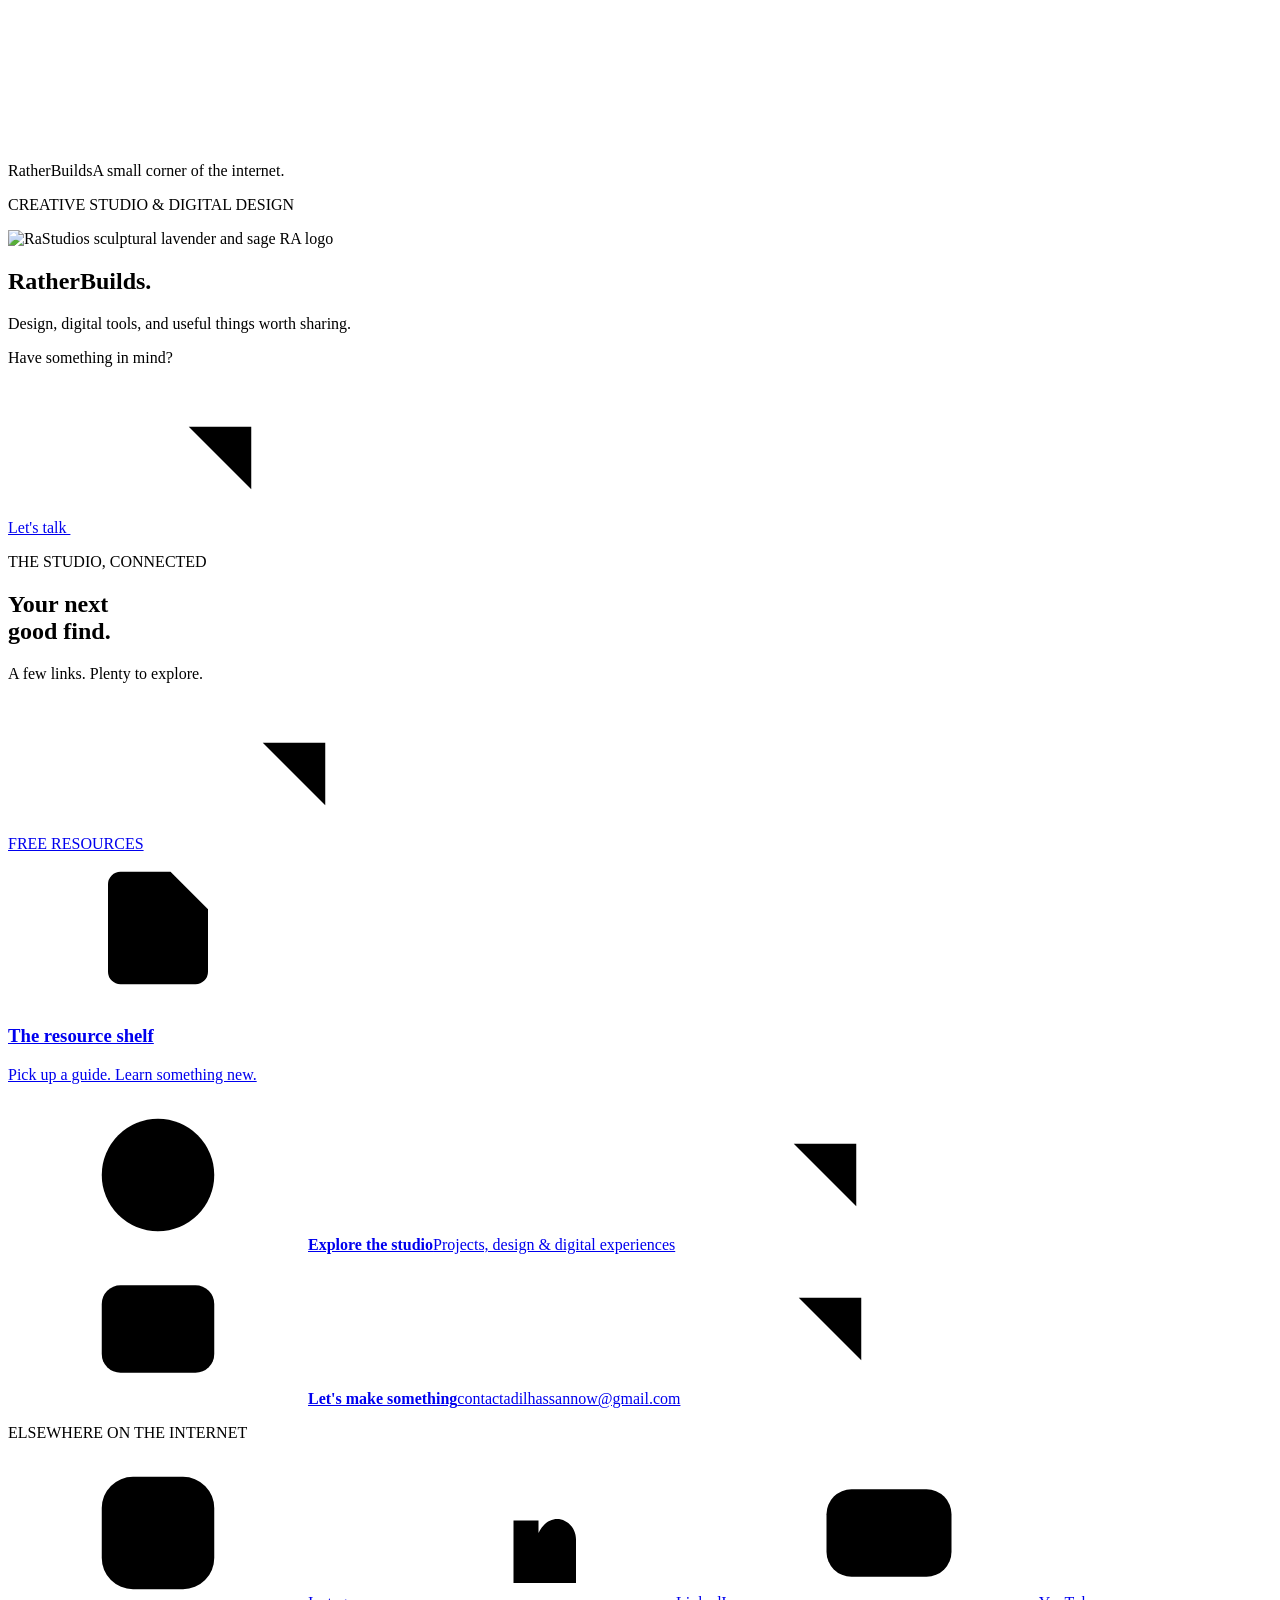
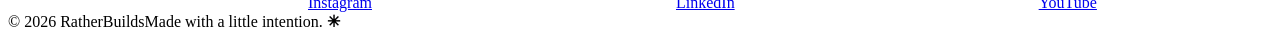
==== index.html @ 3f635b45 "Update index.html" ====
<!DOCTYPE html>
<html lang="en"><head><meta charset="UTF-8"><meta name="viewport" content="width=device-width, initial-scale=1"><meta name="theme-color" content="#eeeaf4"><meta name="description" content="Design, digital tools, and useful things worth sharing. Explore RaStudios, pick up free resources, and stay connected."><meta property="og:title" content="RaStudios — Links & Resources"><meta property="og:description" content="Design, digital tools, and useful things worth sharing. Explore RaStudios, pick up free resources, and stay connected."><meta property="og:type" content="website"><meta property="og:image" content="https://ra-studios.github.io/Links/brand-logo.webp"><title>RaStudios — Links & Resources</title><link rel="icon" href="brand-logo.webp" type="image/webp"><link rel="preconnect" href="https://fonts.googleapis.com"><link rel="preconnect" href="https://fonts.gstatic.com" crossorigin><link href="https://fonts.googleapis.com/css2?family=DM+Sans:wght@400;500;600;700&amp;family=Space+Grotesk:wght@400;500;600;700&amp;display=swap" rel="stylesheet"><link rel="stylesheet" href="styles.css"></head>
<body><svg class="definitions" xmlns="http://www.w3.org/2000/svg" aria-hidden="true"><symbol id="arrow" viewBox="0 0 24 24"><path d="M7 17 17 7M7 7h10v10"/></symbol><symbol id="globe" viewBox="0 0 24 24"><circle cx="12" cy="12" r="9"/><path d="M3 12h18M12 3c5 5 5 13 0 18-5-5-5-13 0-18Z"/></symbol><symbol id="mail" viewBox="0 0 24 24"><rect x="3" y="5" width="18" height="14" rx="3"/><path d="m4 7 8 6 8-6"/></symbol><symbol id="instagram" viewBox="0 0 24 24"><rect x="3" y="3" width="18" height="18" rx="5"/><circle cx="12" cy="12" r="4"/><path d="M17.5 6.5h.01"/></symbol><symbol id="linkedin" viewBox="0 0 24 24"><path d="M5 10v10M5 5v.01M10 20V10h4v2c2-4 6-2 6 1v7M14 12v8"/></symbol><symbol id="youtube" viewBox="0 0 24 24"><rect x="2" y="5" width="20" height="14" rx="4"/><path d="m10 9 5 3-5 3Z"/></symbol><symbol id="file" viewBox="0 0 24 24"><path d="M14 3H6a2 2 0 0 0-2 2v14a2 2 0 0 0 2 2h12a2 2 0 0 0 2-2V9ZM14 3v6h6M8 13h8M8 17h5"/></symbol><symbol id="back" viewBox="0 0 24 24"><path d="M20 12H4m6-6-6 6 6 6"/></symbol><symbol id="box" viewBox="0 0 24 24"><path d="m12 3 9 5v9l-9 5-9-5V8ZM3 8l9 5 9-5M12 13v9M7.5 5.5l9 5"/></symbol><symbol id="download" viewBox="0 0 24 24"><path d="M12 3v12m-5-5 5 5 5-5M4 16v4h16v-4"/></symbol></svg>
<div class="page-shell">
<header class="masthead"><span class="wordmark">RatherBuilds</span><span class="masthead-note">A small corner of the internet.</span></header>
<main class="profile-hub">
<section class="profile-panel" aria-labelledby="profile-name">
<p class="eyebrow profile-eyebrow"><span class="dot"></span>CREATIVE STUDIO & DIGITAL DESIGN</p>
<div class="brand-art"><img src="brand-logo.webp" alt="RaStudios sculptural lavender and sage RA logo" width="1000" height="1000" fetchpriority="high"></div>
<h1 id="profile-name">RatherBuilds<span>.</span></h1><p class="profile-bio">Design, digital tools, and useful things worth sharing.</p>
<div class="profile-contact"><p>Have something in mind?</p><a href="mailto:contactadilhassannow@gmail.com">Let's talk <svg class="icon " aria-hidden="true"><use href="#arrow"/></svg></a></div>
</section>
<section class="links-panel" aria-labelledby="links-heading">
<div class="section-intro"><p class="eyebrow">THE STUDIO, CONNECTED</p><h2 id="links-heading">Your next <br>good find<span>.</span></h2><p>A few links. Plenty to explore.</p></div>
<nav class="main-links" aria-label="Studio links">
<a class="featured-link" href="downloads.html"><div class="featured-top"><span class="pill"><span class="dot"></span>FREE RESOURCES</span><svg class="icon link-arrow" aria-hidden="true"><use href="#arrow"/></svg></div><div class="featured-bottom"><span class="feature-icon"><svg class="icon " aria-hidden="true"><use href="#file"/></svg></span><div><h3>The resource shelf</h3><p>Pick up a guide. Learn something new.</p></div></div></a>
<a class="link-row" href="https://rastudios.site" target="_blank" rel="noopener noreferrer"><span class="row-icon lavender"><svg class="icon " aria-hidden="true"><use href="#globe"/></svg></span><span class="row-copy"><strong>Explore the studio</strong><span>Projects, design & digital experiences</span></span><svg class="icon link-arrow" aria-hidden="true"><use href="#arrow"/></svg></a>
<a class="link-row" href="mailto:contactadilhassannow@gmail.com"><span class="row-icon peach"><svg class="icon " aria-hidden="true"><use href="#mail"/></svg></span><span class="row-copy"><strong>Let's make something</strong><span>contactadilhassannow@gmail.com</span></span><svg class="icon link-arrow" aria-hidden="true"><use href="#arrow"/></svg></a>
</nav>
<div class="social-section"><p class="eyebrow">ELSEWHERE ON THE INTERNET</p><nav class="social-links" aria-label="Social media">
<a href="https://www.instagram.com/ratherbuilds?xtok=ODdpNzNpa2ViaG13" target="_blank" rel="noopener noreferrer" aria-label="RatherBuilds on Instagram"><svg class="icon " aria-hidden="true"><use href="#instagram"/></svg><span>Instagram</span></a>
<a href="https://www.linkedin.com/in/adilhassan-rb" target="_blank" rel="noopener noreferrer" aria-label="RatherBuilds on LinkedIn"><svg class="icon " aria-hidden="true"><use href="#linkedin"/></svg><span>LinkedIn</span></a>
<a href="https://www.youtube.com/@ratherbuilds" target="_blank" rel="noopener noreferrer" aria-label="RatherBuilds on YouTube"><svg class="icon " aria-hidden="true"><use href="#youtube"/></svg><span>YouTube</span></a>
</nav></div></section></main><footer class="page-footer"><span>© 2026 RatherBuilds</span><span>Made with a little intention. <b aria-hidden="true">✳</b></span></footer></div></body></html>
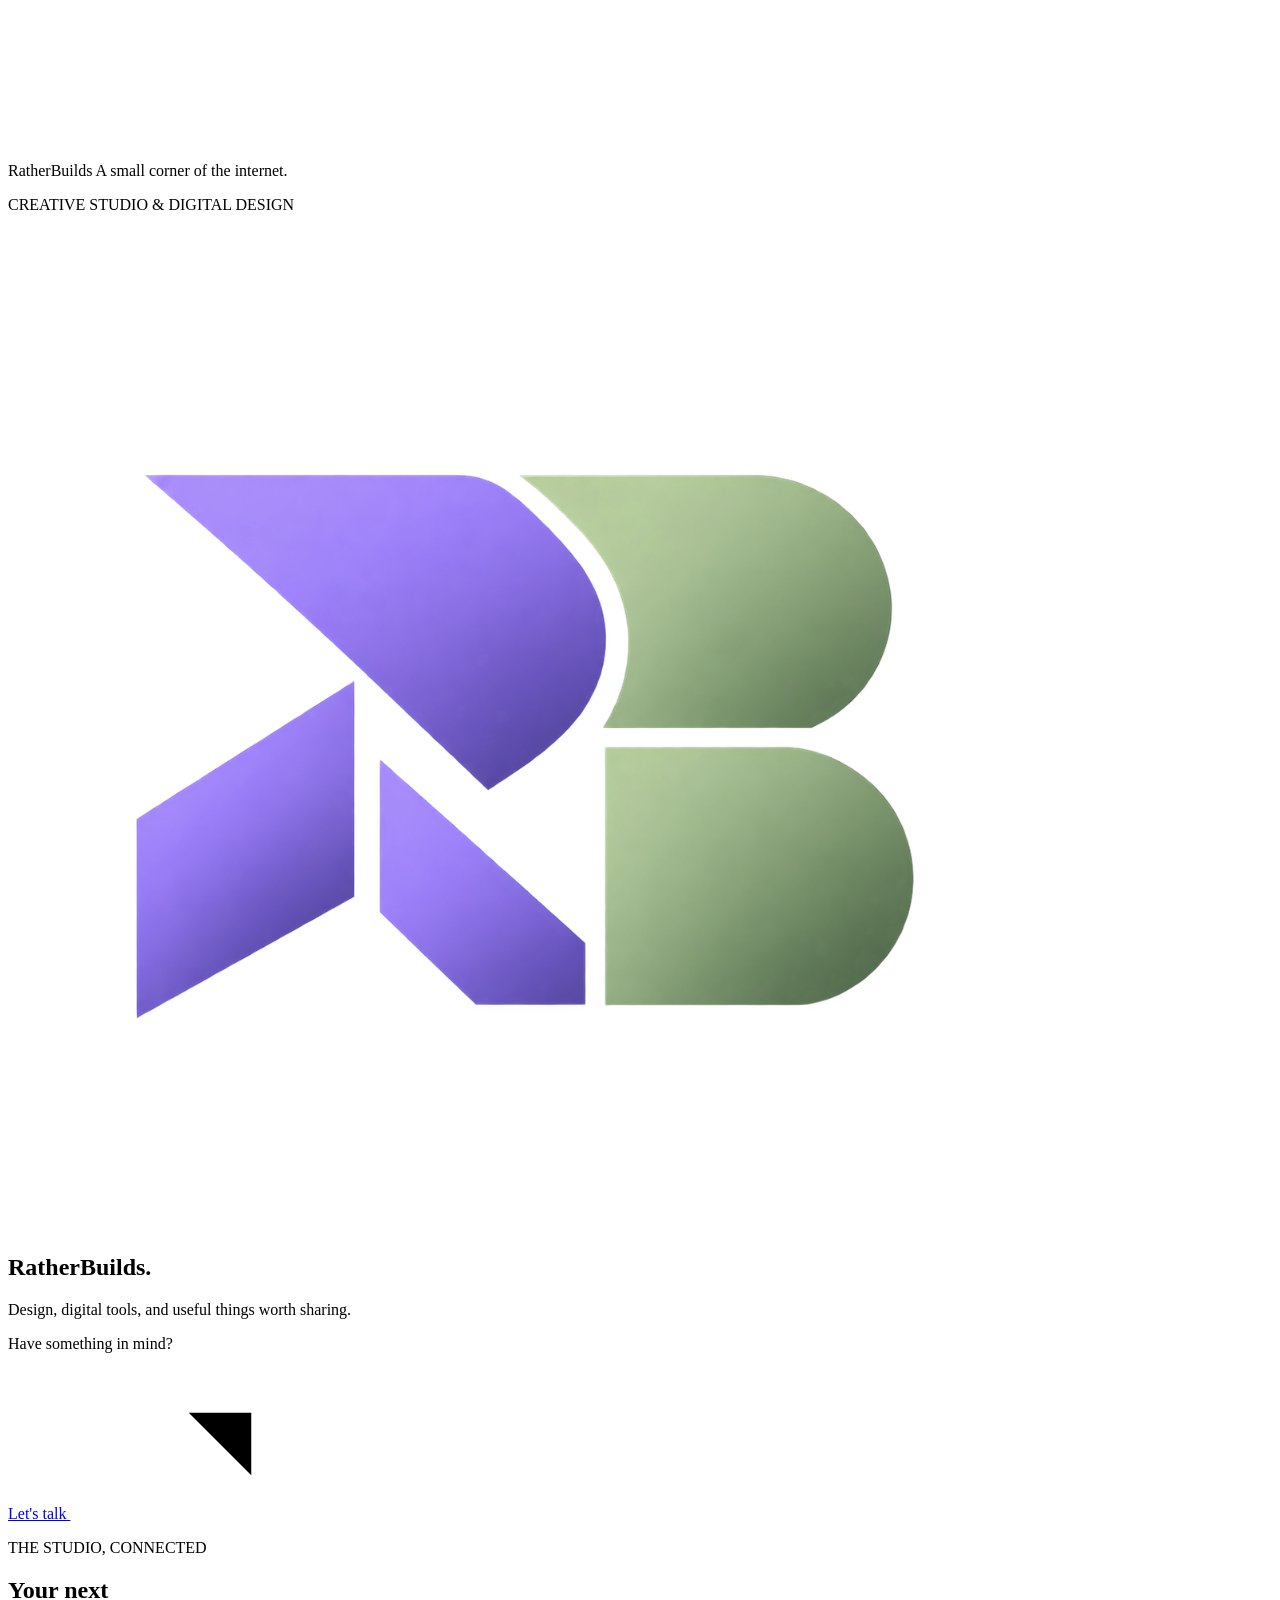
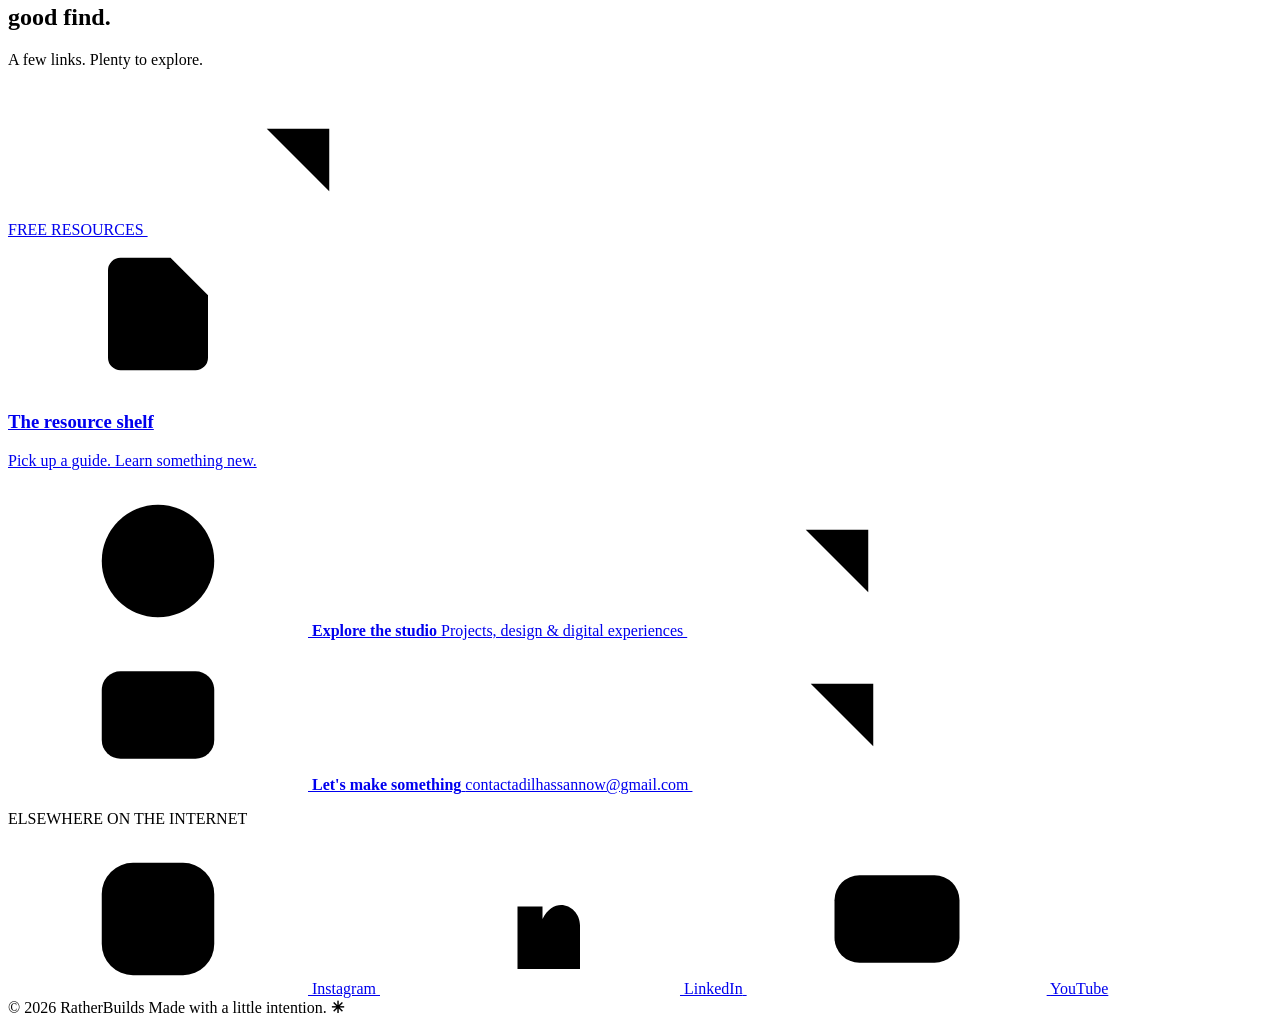
==== commit dfff14f4: "Change logo image format from .webp to .png Updated the logo image format from .webp to .png and adj" ====
--- a/index.html
+++ b/index.html
@@ -1,24 +1,324 @@
+
 <!DOCTYPE html>
-<html lang="en"><head><meta charset="UTF-8"><meta name="viewport" content="width=device-width, initial-scale=1"><meta name="theme-color" content="#eeeaf4"><meta name="description" content="Design, digital tools, and useful things worth sharing. Explore RaStudios, pick up free resources, and stay connected."><meta property="og:title" content="RaStudios — Links & Resources"><meta property="og:description" content="Design, digital tools, and useful things worth sharing. Explore RaStudios, pick up free resources, and stay connected."><meta property="og:type" content="website"><meta property="og:image" content="https://ra-studios.github.io/Links/brand-logo.webp"><title>RaStudios — Links & Resources</title><link rel="icon" href="brand-logo.webp" type="image/webp"><link rel="preconnect" href="https://fonts.googleapis.com"><link rel="preconnect" href="https://fonts.gstatic.com" crossorigin><link href="https://fonts.googleapis.com/css2?family=DM+Sans:wght@400;500;600;700&amp;family=Space+Grotesk:wght@400;500;600;700&amp;display=swap" rel="stylesheet"><link rel="stylesheet" href="styles.css"></head>
-<body><svg class="definitions" xmlns="http://www.w3.org/2000/svg" aria-hidden="true"><symbol id="arrow" viewBox="0 0 24 24"><path d="M7 17 17 7M7 7h10v10"/></symbol><symbol id="globe" viewBox="0 0 24 24"><circle cx="12" cy="12" r="9"/><path d="M3 12h18M12 3c5 5 5 13 0 18-5-5-5-13 0-18Z"/></symbol><symbol id="mail" viewBox="0 0 24 24"><rect x="3" y="5" width="18" height="14" rx="3"/><path d="m4 7 8 6 8-6"/></symbol><symbol id="instagram" viewBox="0 0 24 24"><rect x="3" y="3" width="18" height="18" rx="5"/><circle cx="12" cy="12" r="4"/><path d="M17.5 6.5h.01"/></symbol><symbol id="linkedin" viewBox="0 0 24 24"><path d="M5 10v10M5 5v.01M10 20V10h4v2c2-4 6-2 6 1v7M14 12v8"/></symbol><symbol id="youtube" viewBox="0 0 24 24"><rect x="2" y="5" width="20" height="14" rx="4"/><path d="m10 9 5 3-5 3Z"/></symbol><symbol id="file" viewBox="0 0 24 24"><path d="M14 3H6a2 2 0 0 0-2 2v14a2 2 0 0 0 2 2h12a2 2 0 0 0 2-2V9ZM14 3v6h6M8 13h8M8 17h5"/></symbol><symbol id="back" viewBox="0 0 24 24"><path d="M20 12H4m6-6-6 6 6 6"/></symbol><symbol id="box" viewBox="0 0 24 24"><path d="m12 3 9 5v9l-9 5-9-5V8ZM3 8l9 5 9-5M12 13v9M7.5 5.5l9 5"/></symbol><symbol id="download" viewBox="0 0 24 24"><path d="M12 3v12m-5-5 5 5 5-5M4 16v4h16v-4"/></symbol></svg>
-<div class="page-shell">
-<header class="masthead"><span class="wordmark">RatherBuilds</span><span class="masthead-note">A small corner of the internet.</span></header>
-<main class="profile-hub">
-<section class="profile-panel" aria-labelledby="profile-name">
-<p class="eyebrow profile-eyebrow"><span class="dot"></span>CREATIVE STUDIO & DIGITAL DESIGN</p>
-<div class="brand-art"><img src="brand-logo.webp" alt="RaStudios sculptural lavender and sage RA logo" width="1000" height="1000" fetchpriority="high"></div>
-<h1 id="profile-name">RatherBuilds<span>.</span></h1><p class="profile-bio">Design, digital tools, and useful things worth sharing.</p>
-<div class="profile-contact"><p>Have something in mind?</p><a href="mailto:contactadilhassannow@gmail.com">Let's talk <svg class="icon " aria-hidden="true"><use href="#arrow"/></svg></a></div>
-</section>
-<section class="links-panel" aria-labelledby="links-heading">
-<div class="section-intro"><p class="eyebrow">THE STUDIO, CONNECTED</p><h2 id="links-heading">Your next <br>good find<span>.</span></h2><p>A few links. Plenty to explore.</p></div>
-<nav class="main-links" aria-label="Studio links">
-<a class="featured-link" href="downloads.html"><div class="featured-top"><span class="pill"><span class="dot"></span>FREE RESOURCES</span><svg class="icon link-arrow" aria-hidden="true"><use href="#arrow"/></svg></div><div class="featured-bottom"><span class="feature-icon"><svg class="icon " aria-hidden="true"><use href="#file"/></svg></span><div><h3>The resource shelf</h3><p>Pick up a guide. Learn something new.</p></div></div></a>
-<a class="link-row" href="https://rastudios.site" target="_blank" rel="noopener noreferrer"><span class="row-icon lavender"><svg class="icon " aria-hidden="true"><use href="#globe"/></svg></span><span class="row-copy"><strong>Explore the studio</strong><span>Projects, design & digital experiences</span></span><svg class="icon link-arrow" aria-hidden="true"><use href="#arrow"/></svg></a>
-<a class="link-row" href="mailto:contactadilhassannow@gmail.com"><span class="row-icon peach"><svg class="icon " aria-hidden="true"><use href="#mail"/></svg></span><span class="row-copy"><strong>Let's make something</strong><span>contactadilhassannow@gmail.com</span></span><svg class="icon link-arrow" aria-hidden="true"><use href="#arrow"/></svg></a>
-</nav>
-<div class="social-section"><p class="eyebrow">ELSEWHERE ON THE INTERNET</p><nav class="social-links" aria-label="Social media">
-<a href="https://www.instagram.com/ratherbuilds?xtok=ODdpNzNpa2ViaG13" target="_blank" rel="noopener noreferrer" aria-label="RatherBuilds on Instagram"><svg class="icon " aria-hidden="true"><use href="#instagram"/></svg><span>Instagram</span></a>
-<a href="https://www.linkedin.com/in/adilhassan-rb" target="_blank" rel="noopener noreferrer" aria-label="RatherBuilds on LinkedIn"><svg class="icon " aria-hidden="true"><use href="#linkedin"/></svg><span>LinkedIn</span></a>
-<a href="https://www.youtube.com/@ratherbuilds" target="_blank" rel="noopener noreferrer" aria-label="RatherBuilds on YouTube"><svg class="icon " aria-hidden="true"><use href="#youtube"/></svg><span>YouTube</span></a>
-</nav></div></section></main><footer class="page-footer"><span>© 2026 RatherBuilds</span><span>Made with a little intention. <b aria-hidden="true">✳</b></span></footer></div></body></html>
+<html lang="en">
+
+<head>
+  <meta charset="UTF-8">
+  <meta name="viewport" content="width=device-width, initial-scale=1">
+  <meta name="theme-color" content="#eeeaf4">
+
+  <meta
+    name="description"
+    content="Design, digital tools, and useful things worth sharing. Explore RaStudios, pick up free resources, and stay connected."
+  >
+
+  <meta property="og:title" content="RaStudios — Links & Resources">
+  <meta
+    property="og:description"
+    content="Design, digital tools, and useful things worth sharing. Explore RaStudios, pick up free resources, and stay connected."
+  >
+  <meta property="og:type" content="website">
+  <meta
+    property="og:image"
+    content="https://ra-studios.github.io/Links/brand-logo.png"
+  >
+
+  <title>RaStudios — Links & Resources</title>
+
+  <link rel="icon" href="brand-logo.png" type="image/png">
+
+  <link rel="preconnect" href="https://fonts.googleapis.com">
+  <link
+    rel="preconnect"
+    href="https://fonts.gstatic.com"
+    crossorigin
+  >
+  <link
+    href="https://fonts.googleapis.com/css2?family=DM+Sans:wght@400;500;600;700&family=Space+Grotesk:wght@400;500;600;700&display=swap"
+    rel="stylesheet"
+  >
+
+  <link rel="stylesheet" href="styles.css">
+</head>
+
+<body>
+
+  <svg
+    class="definitions"
+    xmlns="http://www.w3.org/2000/svg"
+    aria-hidden="true"
+  >
+    <symbol id="arrow" viewBox="0 0 24 24">
+      <path d="M7 17 17 7M7 7h10v10"/>
+    </symbol>
+
+    <symbol id="globe" viewBox="0 0 24 24">
+      <circle cx="12" cy="12" r="9"/>
+      <path d="M3 12h18M12 3c5 5 5 13 0 18-5-5-5-13 0-18Z"/>
+    </symbol>
+
+    <symbol id="mail" viewBox="0 0 24 24">
+      <rect x="3" y="5" width="18" height="14" rx="3"/>
+      <path d="m4 7 8 6 8-6"/>
+    </symbol>
+
+    <symbol id="instagram" viewBox="0 0 24 24">
+      <rect x="3" y="3" width="18" height="18" rx="5"/>
+      <circle cx="12" cy="12" r="4"/>
+      <path d="M17.5 6.5h.01"/>
+    </symbol>
+
+    <symbol id="linkedin" viewBox="0 0 24 24">
+      <path d="M5 10v10M5 5v.01M10 20V10h4v2c2-4 6-2 6 1v7M14 12v8"/>
+    </symbol>
+
+    <symbol id="youtube" viewBox="0 0 24 24">
+      <rect x="2" y="5" width="20" height="14" rx="4"/>
+      <path d="m10 9 5 3-5 3Z"/>
+    </symbol>
+
+    <symbol id="file" viewBox="0 0 24 24">
+      <path d="M14 3H6a2 2 0 0 0-2 2v14a2 2 0 0 0 2 2h12a2 2 0 0 0 2-2V9ZM14 3v6h6M8 13h8M8 17h5"/>
+    </symbol>
+
+    <symbol id="back" viewBox="0 0 24 24">
+      <path d="M20 12H4m6-6-6 6 6 6"/>
+    </symbol>
+
+    <symbol id="box" viewBox="0 0 24 24">
+      <path d="m12 3 9 5v9l-9 5-9-5V8ZM3 8l9 5 9-5M12 13v9M7.5 5.5l9 5"/>
+    </symbol>
+
+    <symbol id="download" viewBox="0 0 24 24">
+      <path d="M12 3v12m-5-5 5 5 5-5M4 16v4h16v-4"/>
+    </symbol>
+  </svg>
+
+  <div class="page-shell">
+
+    <header class="masthead">
+      <span class="wordmark">RatherBuilds</span>
+      <span class="masthead-note">
+        A small corner of the internet.
+      </span>
+    </header>
+
+    <main class="profile-hub">
+
+      <section
+        class="profile-panel"
+        aria-labelledby="profile-name"
+      >
+
+        <p class="eyebrow profile-eyebrow">
+          <span class="dot"></span>
+          CREATIVE STUDIO &amp; DIGITAL DESIGN
+        </p>
+
+        <div class="brand-art">
+          <img
+            src="brand-logo.png"
+            alt="RatherBuilds logo"
+            width="1000"
+            height="1000"
+            fetchpriority="high"
+          >
+        </div>
+
+        <h1 id="profile-name">
+          RatherBuilds<span>.</span>
+        </h1>
+
+        <p class="profile-bio">
+          Design, digital tools, and useful things worth sharing.
+        </p>
+
+        <div class="profile-contact">
+          <p>Have something in mind?</p>
+
+          <a href="mailto:contactadilhassannow@gmail.com">
+            Let's talk
+            <svg class="icon" aria-hidden="true">
+              <use href="#arrow"/>
+            </svg>
+          </a>
+        </div>
+
+      </section>
+
+      <section
+        class="links-panel"
+        aria-labelledby="links-heading"
+      >
+
+        <div class="section-intro">
+          <p class="eyebrow">
+            THE STUDIO, CONNECTED
+          </p>
+
+          <h2 id="links-heading">
+            Your next <br>
+            good find<span>.</span>
+          </h2>
+
+          <p>
+            A few links. Plenty to explore.
+          </p>
+        </div>
+
+        <nav
+          class="main-links"
+          aria-label="Studio links"
+        >
+
+          <a class="featured-link" href="downloads.html">
+
+            <div class="featured-top">
+              <span class="pill">
+                <span class="dot"></span>
+                FREE RESOURCES
+              </span>
+
+              <svg class="icon link-arrow" aria-hidden="true">
+                <use href="#arrow"/>
+              </svg>
+            </div>
+
+            <div class="featured-bottom">
+
+              <span class="feature-icon">
+                <svg class="icon" aria-hidden="true">
+                  <use href="#file"/>
+                </svg>
+              </span>
+
+              <div>
+                <h3>The resource shelf</h3>
+                <p>
+                  Pick up a guide. Learn something new.
+                </p>
+              </div>
+
+            </div>
+
+          </a>
+
+          <a
+            class="link-row"
+            href="https://rastudios.site"
+            target="_blank"
+            rel="noopener noreferrer"
+          >
+
+            <span class="row-icon lavender">
+              <svg class="icon" aria-hidden="true">
+                <use href="#globe"/>
+              </svg>
+            </span>
+
+            <span class="row-copy">
+              <strong>Explore the studio</strong>
+              <span>
+                Projects, design &amp; digital experiences
+              </span>
+            </span>
+
+            <svg class="icon link-arrow" aria-hidden="true">
+              <use href="#arrow"/>
+            </svg>
+
+          </a>
+
+          <a
+            class="link-row"
+            href="mailto:contactadilhassannow@gmail.com"
+          >
+
+            <span class="row-icon peach">
+              <svg class="icon" aria-hidden="true">
+                <use href="#mail"/>
+              </svg>
+            </span>
+
+            <span class="row-copy">
+              <strong>Let's make something</strong>
+              <span>
+                contactadilhassannow@gmail.com
+              </span>
+            </span>
+
+            <svg class="icon link-arrow" aria-hidden="true">
+              <use href="#arrow"/>
+            </svg>
+
+          </a>
+
+        </nav>
+
+        <div class="social-section">
+
+          <p class="eyebrow">
+            ELSEWHERE ON THE INTERNET
+          </p>
+
+          <nav
+            class="social-links"
+            aria-label="Social media"
+          >
+
+            <a
+              href="https://www.instagram.com/ratherbuilds?xtok=ODdpNzNpa2ViaG13"
+              target="_blank"
+              rel="noopener noreferrer"
+              aria-label="RatherBuilds on Instagram"
+            >
+              <svg class="icon" aria-hidden="true">
+                <use href="#instagram"/>
+              </svg>
+              <span>Instagram</span>
+            </a>
+
+            <a
+              href="https://www.linkedin.com/in/adilhassan-rb"
+              target="_blank"
+              rel="noopener noreferrer"
+              aria-label="RatherBuilds on LinkedIn"
+            >
+              <svg class="icon" aria-hidden="true">
+                <use href="#linkedin"/>
+              </svg>
+              <span>LinkedIn</span>
+            </a>
+
+            <a
+              href="https://www.youtube.com/@ratherbuilds"
+              target="_blank"
+              rel="noopener noreferrer"
+              aria-label="RatherBuilds on YouTube"
+            >
+              <svg class="icon" aria-hidden="true">
+                <use href="#youtube"/>
+              </svg>
+              <span>YouTube</span>
+            </a>
+
+          </nav>
+
+        </div>
+
+      </section>
+
+    </main>
+
+    <footer class="page-footer">
+      <span>© 2026 RatherBuilds</span>
+      <span>
+        Made with a little intention.
+        <b aria-hidden="true">✳</b>
+      </span>
+    </footer>
+
+  </div>
+
+</body>
+</html>
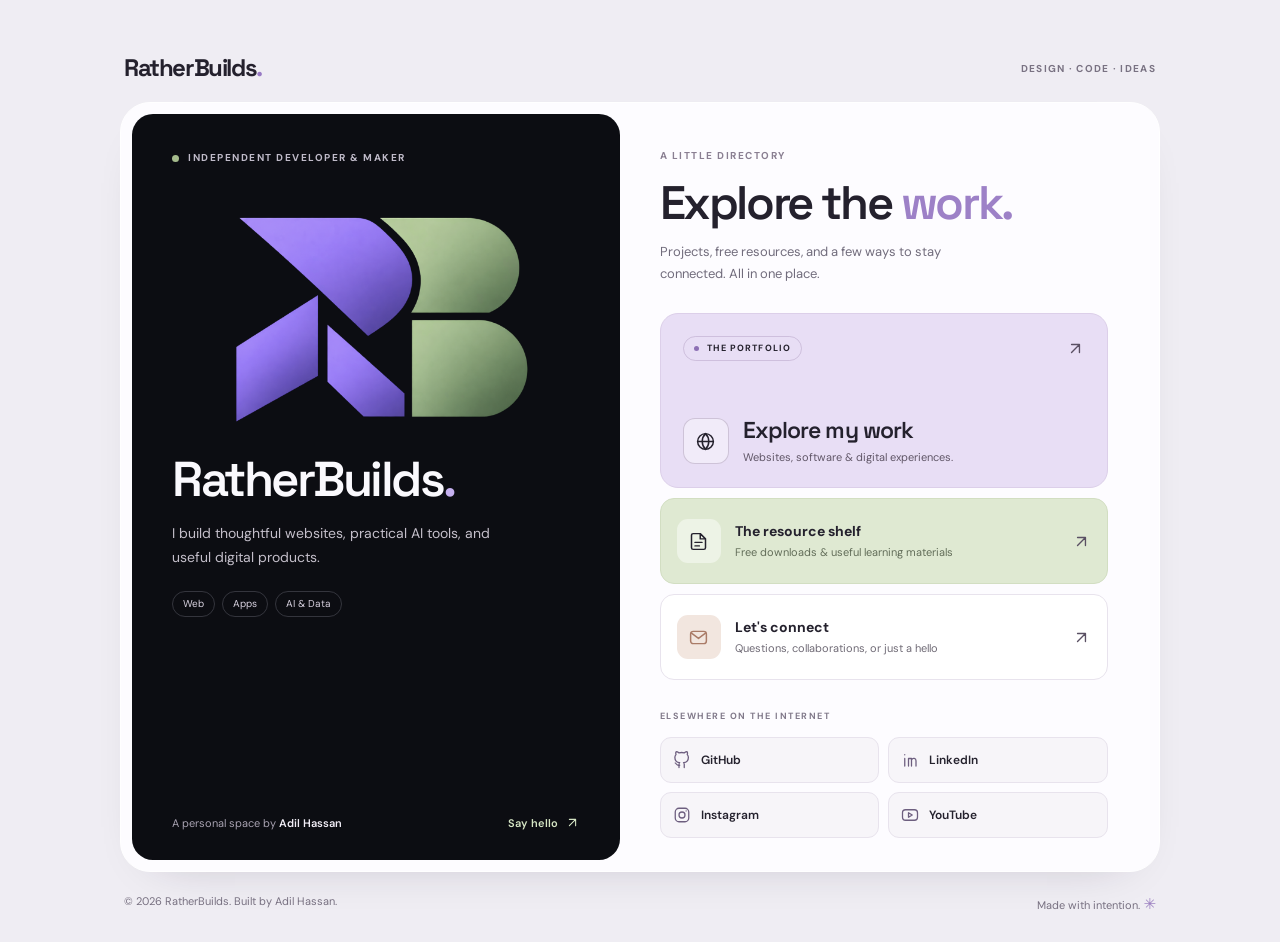
==== commit 6c54acf2: "Revamp index.html for RatherBuilds profile Updated meta tags, styles, and content for the RatherBuil" ====
--- a/index.html
+++ b/index.html
@@ -1,324 +1,440 @@
 
 <!DOCTYPE html>
 <html lang="en">
-
 <head>
   <meta charset="UTF-8">
   <meta name="viewport" content="width=device-width, initial-scale=1">
-  <meta name="theme-color" content="#eeeaf4">
-
-  <meta
-    name="description"
-    content="Design, digital tools, and useful things worth sharing. Explore RaStudios, pick up free resources, and stay connected."
-  >
-
-  <meta property="og:title" content="RaStudios — Links & Resources">
-  <meta
-    property="og:description"
-    content="Design, digital tools, and useful things worth sharing. Explore RaStudios, pick up free resources, and stay connected."
-  >
+  <meta name="theme-color" content="#efedf3">
+  <meta name="description" content="RatherBuilds is the independent creative space of Adil Hassan — websites, apps, practical AI tools, free resources, and more.">
   <meta property="og:type" content="website">
-  <meta
-    property="og:image"
-    content="https://ra-studios.github.io/Links/brand-logo.png"
-  >
-
-  <title>RaStudios — Links & Resources</title>
-
-  <link rel="icon" href="brand-logo.png" type="image/png">
-
+  <meta property="og:title" content="RatherBuilds — Projects, Tools & Resources">
+  <meta property="og:description" content="Thoughtful websites, practical AI tools, and useful digital products. Explore the work and free resources from RatherBuilds.">
+  <meta property="og:image" content="https://adil-rather.github.io/Links/brand-logo.png">
+  <meta property="og:url" content="https://adil-rather.github.io/Links/">
+  <title>RatherBuilds — Projects, Tools & Resources</title>
+  <link rel="icon" type="image/png" href="brand-logo.png">
   <link rel="preconnect" href="https://fonts.googleapis.com">
-  <link
-    rel="preconnect"
-    href="https://fonts.gstatic.com"
-    crossorigin
-  >
-  <link
-    href="https://fonts.googleapis.com/css2?family=DM+Sans:wght@400;500;600;700&family=Space+Grotesk:wght@400;500;600;700&display=swap"
-    rel="stylesheet"
-  >
-
-  <link rel="stylesheet" href="styles.css">
+  <link rel="preconnect" href="https://fonts.gstatic.com" crossorigin>
+  <link href="https://fonts.googleapis.com/css2?family=DM+Sans:wght@400;500;600;700&amp;family=Space+Grotesk:wght@400;500;600;700&amp;display=swap" rel="stylesheet">
+  <style>
+    :root {
+      color-scheme: light;
+      --page: #efedf3;
+      --paper: #fdfcff;
+      --ink: #24212d;
+      --muted: #716c7c;
+      --border: #e8e3ed;
+      --night: #0c0d12;
+      --lavender: #c5b0ef;
+      --lavender-card: #e8def5;
+      --sage: #dfe9d2;
+      --peach: #f2e6df;
+      --display: 'Space Grotesk', system-ui, sans-serif;
+      --body: 'DM Sans', system-ui, sans-serif;
+    }
+
+    *, *::before, *::after { box-sizing: border-box; }
+    html { scroll-behavior: smooth; }
+    body {
+      margin: 0;
+      min-height: 100vh;
+      min-height: 100svh;
+      background: var(--page);
+      color: var(--ink);
+      font-family: var(--body);
+      -webkit-font-smoothing: antialiased;
+    }
+    a { color: inherit; text-decoration: none; -webkit-tap-highlight-color: transparent; }
+    a:focus-visible { outline: 3px solid #8362bd; outline-offset: 4px; }
+    h1, h2, h3, p { margin: 0; }
+    h1, h2, h3 { font-family: var(--display); }
+    ::selection { background: var(--lavender); color: var(--ink); }
+    .svg-defs { position: absolute; width: 0; height: 0; overflow: hidden; }
+    .icon {
+      display: block;
+      width: 21px;
+      height: 21px;
+      fill: none;
+      stroke: currentColor;
+      stroke-width: 1.7;
+      stroke-linecap: round;
+      stroke-linejoin: round;
+      flex-shrink: 0;
+    }
+
+    .page-shell {
+      width: min(calc(100% - 48px), 1040px);
+      margin-inline: auto;
+      padding: clamp(24px, 5vw, 56px) 0 26px;
+    }
+    .masthead {
+      display: flex;
+      justify-content: space-between;
+      align-items: center;
+      gap: 16px;
+      padding: 0 4px;
+      margin-bottom: 22px;
+    }
+    .wordmark {
+      font: 700 24px/1 var(--display);
+      letter-spacing: -1.4px;
+      white-space: nowrap;
+    }
+    .wordmark span { color: #987ac4; }
+    .masthead-note {
+      font-size: 10px;
+      font-weight: 700;
+      letter-spacing: 1.3px;
+      color: #797282;
+      text-align: right;
+      white-space: nowrap;
+    }
+
+    .profile-hub {
+      display: grid;
+      grid-template-columns: minmax(0, .96fr) minmax(0, 1.04fr);
+      padding: 11px;
+      border: 1px solid #fff;
+      border-radius: 30px;
+      background: var(--paper);
+      box-shadow: 0 18px 50px -38px #20152e55;
+    }
+    .profile-panel {
+      min-width: 0;
+      display: flex;
+      flex-direction: column;
+      border-radius: 21px;
+      background: var(--night);
+      color: #faf9fd;
+      padding: 36px clamp(26px, 3.6vw, 40px) 30px;
+      overflow: hidden;
+    }
+    .eyebrow {
+      display: flex;
+      align-items: center;
+      gap: 9px;
+      font-size: 10px;
+      font-weight: 700;
+      letter-spacing: 1.5px;
+      line-height: 1.65;
+    }
+    .status-dot {
+      display: inline-block;
+      width: 7px;
+      height: 7px;
+      border-radius: 50%;
+      background: #a5bb8c;
+      flex-shrink: 0;
+    }
+    .profile-eyebrow { color: #c0bbc9; }
+    .brand-art {
+      width: min(100%, 375px);
+      aspect-ratio: 1.58;
+      margin: 28px auto 21px;
+      overflow: hidden;
+    }
+    .brand-art img { display: block; width: 100%; height: 100%; object-fit: cover; }
+    .profile-panel h1 {
+      font-size: clamp(35px, 4vw, 49px);
+      font-weight: 600;
+      letter-spacing: -2.5px;
+      line-height: 1.08;
+    }
+    .profile-panel h1 span { color: var(--lavender); }
+    .profile-bio {
+      max-width: 360px;
+      margin-top: 15px;
+      color: #c4bfca;
+      font-size: 14px;
+      line-height: 1.75;
+    }
+    .expertise {
+      display: flex;
+      flex-wrap: wrap;
+      gap: 7px;
+      margin-top: 21px;
+    }
+    .expertise span {
+      display: inline-flex;
+      align-items: center;
+      padding: 7px 10px;
+      border: 1px solid #34353d;
+      border-radius: 99px;
+      color: #d7d1df;
+      font-size: 10px;
+      line-height: 1;
+      white-space: nowrap;
+    }
+    .profile-signoff {
+      display: flex;
+      justify-content: space-between;
+      align-items: center;
+      gap: 10px;
+      margin-top: auto;
+      padding-top: 55px;
+      color: #a8a2b1;
+      font-size: 11px;
+    }
+    .profile-signoff strong { color: #f2eef7; font-weight: 600; }
+    .profile-signoff a {
+      display: inline-flex;
+      align-items: center;
+      gap: 7px;
+      color: #d5e5c4;
+      font-weight: 600;
+      white-space: nowrap;
+    }
+    .profile-signoff .icon { width: 15px; height: 15px; }
+
+    .links-panel { min-width: 0; padding: 34px clamp(20px, 3.5vw, 40px) 22px; }
+    .section-intro .eyebrow { color: #8a7f92; }
+    .section-intro h2 {
+      max-width: 440px;
+      margin-top: 12px;
+      font-size: clamp(34px, 4.25vw, 47px);
+      font-weight: 600;
+      letter-spacing: -2.4px;
+      line-height: 1.12;
+    }
+    .section-intro h2 span { color: #9d81c7; }
+    .section-intro > p:last-child {
+      max-width: 335px;
+      margin-top: 12px;
+      color: var(--muted);
+      font-size: 13px;
+      line-height: 1.7;
+    }
+    .main-links { display: grid; gap: 10px; margin-top: 28px; }
+    .featured-link, .link-row, .social-links a {
+      transition: transform .2s ease, border-color .2s ease, background-color .2s ease;
+    }
+    .featured-link {
+      display: flex;
+      flex-direction: column;
+      justify-content: space-between;
+      gap: 23px;
+      min-height: 175px;
+      padding: 22px;
+      background: var(--lavender-card);
+      border: 1px solid #dccfe9;
+      border-radius: 18px;
+    }
+    .featured-top, .featured-bottom { display: flex; justify-content: space-between; align-items: center; gap: 12px; }
+    .label-pill {
+      display: inline-flex;
+      align-items: center;
+      gap: 8px;
+      padding: 6px 10px;
+      border: 1px solid #a995bb6b;
+      border-radius: 50px;
+      font-size: 9px;
+      font-weight: 700;
+      letter-spacing: 1.1px;
+      line-height: 1.2;
+    }
+    .label-pill .status-dot { width: 5px; height: 5px; background: #8d70b4; }
+    .link-arrow { width: 19px; height: 19px; color: #5a5063; }
+    .featured-bottom { justify-content: flex-start; gap: 14px; }
+    .feature-icon {
+      display: grid;
+      place-items: center;
+      flex: 0 0 46px;
+      height: 46px;
+      border: 1px solid #b3a5bf91;
+      border-radius: 12px;
+      background: #ffffff64;
+    }
+    .featured-bottom h3 { font-size: 23px; font-weight: 600; letter-spacing: -.9px; line-height: 1.15; }
+    .featured-bottom p { margin-top: 5px; font-size: 11px; color: #605667; line-height: 1.5; }
+    .link-row {
+      display: flex;
+      align-items: center;
+      gap: 14px;
+      min-height: 86px;
+      padding: 15px 16px;
+      background: #fff;
+      border: 1px solid var(--border);
+      border-radius: 14px;
+    }
+    .resource-link { background: var(--sage); border-color: #d2dec2; }
+    .row-icon {
+      display: grid;
+      place-items: center;
+      width: 44px;
+      height: 44px;
+      flex: 0 0 44px;
+      border-radius: 11px;
+      background: #ffffff70;
+    }
+    .contact-link .row-icon { background: var(--peach); color: #aa7b67; }
+    .row-copy { display: block; min-width: 0; flex: 1; }
+    .row-copy strong { display: block; font-size: 14px; font-weight: 700; }
+    .row-copy span { display: block; margin-top: 4px; font-size: 11px; line-height: 1.5; color: #706b76; overflow-wrap: anywhere; }
+    .resource-link .row-copy span { color: #626d59; }
+
+    .social-section { margin-top: 29px; }
+    .social-section .eyebrow { color: #81798a; font-size: 9px; }
+    .social-links { display: grid; grid-template-columns: repeat(2, minmax(0, 1fr)); gap: 9px; margin-top: 13px; }
+    .social-links a {
+      display: flex;
+      align-items: center;
+      gap: 10px;
+      min-height: 46px;
+      padding: 10px 12px;
+      background: #f7f5f9;
+      border: 1px solid var(--border);
+      border-radius: 11px;
+      font-size: 12px;
+      font-weight: 600;
+    }
+    .social-links .icon { width: 18px; height: 18px; color: #6d5e7f; }
+    .page-footer {
+      display: flex;
+      justify-content: space-between;
+      flex-wrap: wrap;
+      gap: 10px 20px;
+      padding: 21px 4px 0;
+      color: #777080;
+      font-size: 11px;
+      line-height: 1.5;
+    }
+    .page-footer b { color: #9c81c1; font-size: 15px; }
+
+    @media (hover: hover) {
+      .featured-link:hover, .link-row:hover { transform: translateY(-3px); }
+      .featured-link:hover { background: #e2d4f2; border-color: #cbb7e2; }
+      .resource-link:hover { background: #d7e3c6; }
+      .contact-link:hover, .social-links a:hover { background: #f2eef8; border-color: #d2c4e4; }
+      .social-links a:hover { transform: translateY(-2px); }
+    }
+    @media (max-width: 740px) {
+      .page-shell { width: min(calc(100% - 24px), 500px); padding-top: 24px; padding-bottom: max(22px, env(safe-area-inset-bottom)); }
+      .masthead { margin-bottom: 17px; padding-inline: 3px; }
+      .wordmark { font-size: 21px; letter-spacing: -1.15px; }
+      .masthead-note { font-size: 9px; letter-spacing: .9px; }
+      .profile-hub { grid-template-columns: minmax(0, 1fr); padding: 8px; border-radius: 25px; }
+      .profile-panel { border-radius: 18px; padding: 27px 25px 24px; }
+      .profile-eyebrow { font-size: 9px; letter-spacing: 1.15px; }
+      .brand-art { width: min(100%, 326px); aspect-ratio: 1.63; margin: 21px auto 15px; }
+      .profile-panel h1 { font-size: clamp(35px, 9.5vw, 42px); letter-spacing: -2px; }
+      .profile-bio { margin-top: 11px; font-size: 13px; line-height: 1.68; }
+      .expertise { margin-top: 15px; }
+      .profile-signoff { padding-top: 25px; font-size: 10px; }
+      .links-panel { padding: 30px 17px 18px; }
+      .section-intro h2 { font-size: clamp(33px, 9vw, 42px); letter-spacing: -1.9px; }
+      .section-intro > p:last-child { font-size: 12px; }
+      .main-links { margin-top: 23px; }
+      .featured-link { min-height: 164px; padding: 19px; }
+      .featured-bottom h3 { font-size: 21px; }
+      .row-copy strong { font-size: 13px; }
+      .row-copy span { font-size: 10px; }
+      .social-section { margin-top: 26px; }
+    }
+    @media (max-width: 360px) {
+      .masthead-note { font-size: 8px; letter-spacing: .5px; }
+      .profile-panel { padding-inline: 19px; }
+      .profile-eyebrow { font-size: 8px; }
+      .brand-art { margin-top: 16px; }
+      .profile-panel h1 { font-size: 34px; }
+      .links-panel { padding-inline: 12px; }
+      .featured-link { padding: 17px; }
+      .social-links { gap: 7px; }
+      .social-links a { gap: 8px; padding: 9px; font-size: 11px; }
+    }
+    @media (prefers-reduced-motion: reduce) {
+      html { scroll-behavior: auto; }
+      *, *::before, *::after { transition-duration: 0.01ms !important; animation-duration: 0.01ms !important; }
+    }
+  </style>
 </head>
-
 <body>
-
-  <svg
-    class="definitions"
-    xmlns="http://www.w3.org/2000/svg"
-    aria-hidden="true"
-  >
-    <symbol id="arrow" viewBox="0 0 24 24">
-      <path d="M7 17 17 7M7 7h10v10"/>
-    </symbol>
-
-    <symbol id="globe" viewBox="0 0 24 24">
-      <circle cx="12" cy="12" r="9"/>
-      <path d="M3 12h18M12 3c5 5 5 13 0 18-5-5-5-13 0-18Z"/>
-    </symbol>
-
-    <symbol id="mail" viewBox="0 0 24 24">
-      <rect x="3" y="5" width="18" height="14" rx="3"/>
-      <path d="m4 7 8 6 8-6"/>
-    </symbol>
-
-    <symbol id="instagram" viewBox="0 0 24 24">
-      <rect x="3" y="3" width="18" height="18" rx="5"/>
-      <circle cx="12" cy="12" r="4"/>
-      <path d="M17.5 6.5h.01"/>
-    </symbol>
-
-    <symbol id="linkedin" viewBox="0 0 24 24">
-      <path d="M5 10v10M5 5v.01M10 20V10h4v2c2-4 6-2 6 1v7M14 12v8"/>
-    </symbol>
-
-    <symbol id="youtube" viewBox="0 0 24 24">
-      <rect x="2" y="5" width="20" height="14" rx="4"/>
-      <path d="m10 9 5 3-5 3Z"/>
-    </symbol>
-
-    <symbol id="file" viewBox="0 0 24 24">
-      <path d="M14 3H6a2 2 0 0 0-2 2v14a2 2 0 0 0 2 2h12a2 2 0 0 0 2-2V9ZM14 3v6h6M8 13h8M8 17h5"/>
-    </symbol>
-
-    <symbol id="back" viewBox="0 0 24 24">
-      <path d="M20 12H4m6-6-6 6 6 6"/>
-    </symbol>
-
-    <symbol id="box" viewBox="0 0 24 24">
-      <path d="m12 3 9 5v9l-9 5-9-5V8ZM3 8l9 5 9-5M12 13v9M7.5 5.5l9 5"/>
-    </symbol>
-
-    <symbol id="download" viewBox="0 0 24 24">
-      <path d="M12 3v12m-5-5 5 5 5-5M4 16v4h16v-4"/>
-    </symbol>
+  <svg class="svg-defs" xmlns="http://www.w3.org/2000/svg" aria-hidden="true">
+    <symbol id="arrow" viewBox="0 0 24 24"><path d="M7 17 17 7M7 7h10v10"/></symbol>
+    <symbol id="globe" viewBox="0 0 24 24"><circle cx="12" cy="12" r="9"/><path d="M3 12h18M12 3c5 5 5 13 0 18-5-5-5-13 0-18Z"/></symbol>
+    <symbol id="mail" viewBox="0 0 24 24"><rect x="3" y="5" width="18" height="14" rx="3"/><path d="m4 7 8 6 8-6"/></symbol>
+    <symbol id="instagram" viewBox="0 0 24 24"><rect x="3" y="3" width="18" height="18" rx="5"/><circle cx="12" cy="12" r="4"/><path d="M17.5 6.5h.01"/></symbol>
+    <symbol id="linkedin" viewBox="0 0 24 24"><path d="M5 10v10M5 5v.01M10 20V10h4v2c2-4 6-2 6 1v7M14 12v8"/></symbol>
+    <symbol id="youtube" viewBox="0 0 24 24"><rect x="2" y="5" width="20" height="14" rx="4"/><path d="m10 9 5 3-5 3Z"/></symbol>
+    <symbol id="github" viewBox="0 0 24 24"><path d="M9 19c-4.3 1.4-4.3-2.5-6-3"/><path d="M15 22v-3.87a3.37 3.37 0 0 0-.94-2.61c3.14-.35 6.44-1.54 6.44-7A5.44 5.44 0 0 0 19 4.77 5.07 5.07 0 0 0 18.91 1S17.73.65 15 2.48a13.38 13.38 0 0 0-7 0C5.27.65 4.09 1 4.09 1A5.07 5.07 0 0 0 4 4.77a5.44 5.44 0 0 0-1.5 3.78c0 5.42 3.3 6.61 6.44 7A3.37 3.37 0 0 0 8 18.13V22"/></symbol>
+    <symbol id="file" viewBox="0 0 24 24"><path d="M14 3H6a2 2 0 0 0-2 2v14a2 2 0 0 0 2 2h12a2 2 0 0 0 2-2V9ZM14 3v6h6M8 13h8M8 17h5"/></symbol>
   </svg>
 
   <div class="page-shell">
-
     <header class="masthead">
-      <span class="wordmark">RatherBuilds</span>
-      <span class="masthead-note">
-        A small corner of the internet.
-      </span>
+      <span class="wordmark">RatherBuilds<span>.</span></span>
+      <span class="masthead-note">DESIGN · CODE · IDEAS</span>
     </header>
 
     <main class="profile-hub">
-
-      <section
-        class="profile-panel"
-        aria-labelledby="profile-name"
-      >
-
-        <p class="eyebrow profile-eyebrow">
-          <span class="dot"></span>
-          CREATIVE STUDIO &amp; DIGITAL DESIGN
-        </p>
+      <section class="profile-panel" aria-labelledby="profile-name">
+        <p class="eyebrow profile-eyebrow"><span class="status-dot"></span>INDEPENDENT DEVELOPER &amp; MAKER</p>
 
         <div class="brand-art">
-          <img
-            src="brand-logo.png"
-            alt="RatherBuilds logo"
-            width="1000"
-            height="1000"
-            fetchpriority="high"
-          >
+          <img src="brand-logo.png" alt="RatherBuilds RB logo" width="1000" height="1000" fetchpriority="high">
         </div>
 
-        <h1 id="profile-name">
-          RatherBuilds<span>.</span>
-        </h1>
-
-        <p class="profile-bio">
-          Design, digital tools, and useful things worth sharing.
-        </p>
-
-        <div class="profile-contact">
-          <p>Have something in mind?</p>
-
-          <a href="mailto:contactadilhassannow@gmail.com">
-            Let's talk
-            <svg class="icon" aria-hidden="true">
-              <use href="#arrow"/>
-            </svg>
+        <h1 id="profile-name">RatherBuilds<span>.</span></h1>
+        <p class="profile-bio">I build thoughtful websites, practical AI tools, and useful digital products.</p>
+        <div class="expertise" aria-label="What I work on">
+          <span>Web</span><span>Apps</span><span>AI &amp; Data</span>
+        </div>
+        <div class="profile-signoff">
+          <span>A personal space by <strong>Adil Hassan</strong></span>
+          <a href="mailto:contactadilhassannow@gmail.com" aria-label="Email Adil Hassan">Say hello <svg class="icon" aria-hidden="true"><use href="#arrow"/></svg></a>
+        </div>
+      </section>
+
+      <section class="links-panel" aria-labelledby="links-heading">
+        <div class="section-intro">
+          <p class="eyebrow">A LITTLE DIRECTORY</p>
+          <h2 id="links-heading">Explore the <span>work.</span></h2>
+          <p>Projects, free resources, and a few ways to stay connected. All in one place.</p>
+        </div>
+
+        <nav class="main-links" aria-label="Explore RatherBuilds">
+          <a class="featured-link" href="https://rastudios.site" target="_blank" rel="noopener noreferrer">
+            <div class="featured-top">
+              <span class="label-pill"><span class="status-dot"></span>THE PORTFOLIO</span>
+              <svg class="icon link-arrow" aria-hidden="true"><use href="#arrow"/></svg>
+            </div>
+            <div class="featured-bottom">
+              <span class="feature-icon"><svg class="icon" aria-hidden="true"><use href="#globe"/></svg></span>
+              <div>
+                <h3>Explore my work</h3>
+                <p>Websites, software &amp; digital experiences.</p>
+              </div>
+            </div>
           </a>
+
+          <a class="link-row resource-link" href="downloads.html">
+            <span class="row-icon"><svg class="icon" aria-hidden="true"><use href="#file"/></svg></span>
+            <span class="row-copy"><strong>The resource shelf</strong><span>Free downloads &amp; useful learning materials</span></span>
+            <svg class="icon link-arrow" aria-hidden="true"><use href="#arrow"/></svg>
+          </a>
+
+          <a class="link-row contact-link" href="mailto:contactadilhassannow@gmail.com">
+            <span class="row-icon"><svg class="icon" aria-hidden="true"><use href="#mail"/></svg></span>
+            <span class="row-copy"><strong>Let's connect</strong><span>Questions, collaborations, or just a hello</span></span>
+            <svg class="icon link-arrow" aria-hidden="true"><use href="#arrow"/></svg>
+          </a>
+        </nav>
+
+        <div class="social-section">
+          <p class="eyebrow">ELSEWHERE ON THE INTERNET</p>
+          <nav class="social-links" aria-label="Social media">
+            <a href="https://github.com/adil-rather" target="_blank" rel="noopener noreferrer"><svg class="icon" aria-hidden="true"><use href="#github"/></svg>GitHub</a>
+            <a href="https://www.linkedin.com/in/adilhassan-rb" target="_blank" rel="noopener noreferrer"><svg class="icon" aria-hidden="true"><use href="#linkedin"/></svg>LinkedIn</a>
+            <a href="https://www.instagram.com/ratherbuilds?xtok=ODdpNzNpa2ViaG13" target="_blank" rel="noopener noreferrer"><svg class="icon" aria-hidden="true"><use href="#instagram"/></svg>Instagram</a>
+            <a href="https://www.youtube.com/@ratherbuilds" target="_blank" rel="noopener noreferrer"><svg class="icon" aria-hidden="true"><use href="#youtube"/></svg>YouTube</a>
+          </nav>
         </div>
-
       </section>
-
-      <section
-        class="links-panel"
-        aria-labelledby="links-heading"
-      >
-
-        <div class="section-intro">
-          <p class="eyebrow">
-            THE STUDIO, CONNECTED
-          </p>
-
-          <h2 id="links-heading">
-            Your next <br>
-            good find<span>.</span>
-          </h2>
-
-          <p>
-            A few links. Plenty to explore.
-          </p>
-        </div>
-
-        <nav
-          class="main-links"
-          aria-label="Studio links"
-        >
-
-          <a class="featured-link" href="downloads.html">
-
-            <div class="featured-top">
-              <span class="pill">
-                <span class="dot"></span>
-                FREE RESOURCES
-              </span>
-
-              <svg class="icon link-arrow" aria-hidden="true">
-                <use href="#arrow"/>
-              </svg>
-            </div>
-
-            <div class="featured-bottom">
-
-              <span class="feature-icon">
-                <svg class="icon" aria-hidden="true">
-                  <use href="#file"/>
-                </svg>
-              </span>
-
-              <div>
-                <h3>The resource shelf</h3>
-                <p>
-                  Pick up a guide. Learn something new.
-                </p>
-              </div>
-
-            </div>
-
-          </a>
-
-          <a
-            class="link-row"
-            href="https://rastudios.site"
-            target="_blank"
-            rel="noopener noreferrer"
-          >
-
-            <span class="row-icon lavender">
-              <svg class="icon" aria-hidden="true">
-                <use href="#globe"/>
-              </svg>
-            </span>
-
-            <span class="row-copy">
-              <strong>Explore the studio</strong>
-              <span>
-                Projects, design &amp; digital experiences
-              </span>
-            </span>
-
-            <svg class="icon link-arrow" aria-hidden="true">
-              <use href="#arrow"/>
-            </svg>
-
-          </a>
-
-          <a
-            class="link-row"
-            href="mailto:contactadilhassannow@gmail.com"
-          >
-
-            <span class="row-icon peach">
-              <svg class="icon" aria-hidden="true">
-                <use href="#mail"/>
-              </svg>
-            </span>
-
-            <span class="row-copy">
-              <strong>Let's make something</strong>
-              <span>
-                contactadilhassannow@gmail.com
-              </span>
-            </span>
-
-            <svg class="icon link-arrow" aria-hidden="true">
-              <use href="#arrow"/>
-            </svg>
-
-          </a>
-
-        </nav>
-
-        <div class="social-section">
-
-          <p class="eyebrow">
-            ELSEWHERE ON THE INTERNET
-          </p>
-
-          <nav
-            class="social-links"
-            aria-label="Social media"
-          >
-
-            <a
-              href="https://www.instagram.com/ratherbuilds?xtok=ODdpNzNpa2ViaG13"
-              target="_blank"
-              rel="noopener noreferrer"
-              aria-label="RatherBuilds on Instagram"
-            >
-              <svg class="icon" aria-hidden="true">
-                <use href="#instagram"/>
-              </svg>
-              <span>Instagram</span>
-            </a>
-
-            <a
-              href="https://www.linkedin.com/in/adilhassan-rb"
-              target="_blank"
-              rel="noopener noreferrer"
-              aria-label="RatherBuilds on LinkedIn"
-            >
-              <svg class="icon" aria-hidden="true">
-                <use href="#linkedin"/>
-              </svg>
-              <span>LinkedIn</span>
-            </a>
-
-            <a
-              href="https://www.youtube.com/@ratherbuilds"
-              target="_blank"
-              rel="noopener noreferrer"
-              aria-label="RatherBuilds on YouTube"
-            >
-              <svg class="icon" aria-hidden="true">
-                <use href="#youtube"/>
-              </svg>
-              <span>YouTube</span>
-            </a>
-
-          </nav>
-
-        </div>
-
-      </section>
-
     </main>
 
     <footer class="page-footer">
-      <span>© 2026 RatherBuilds</span>
-      <span>
-        Made with a little intention.
-        <b aria-hidden="true">✳</b>
-      </span>
+      <span>© 2026 RatherBuilds. Built by Adil Hassan.</span>
+      <span>Made with intention. <b aria-hidden="true">✳</b></span>
     </footer>
-
   </div>
-
 </body>
 </html>
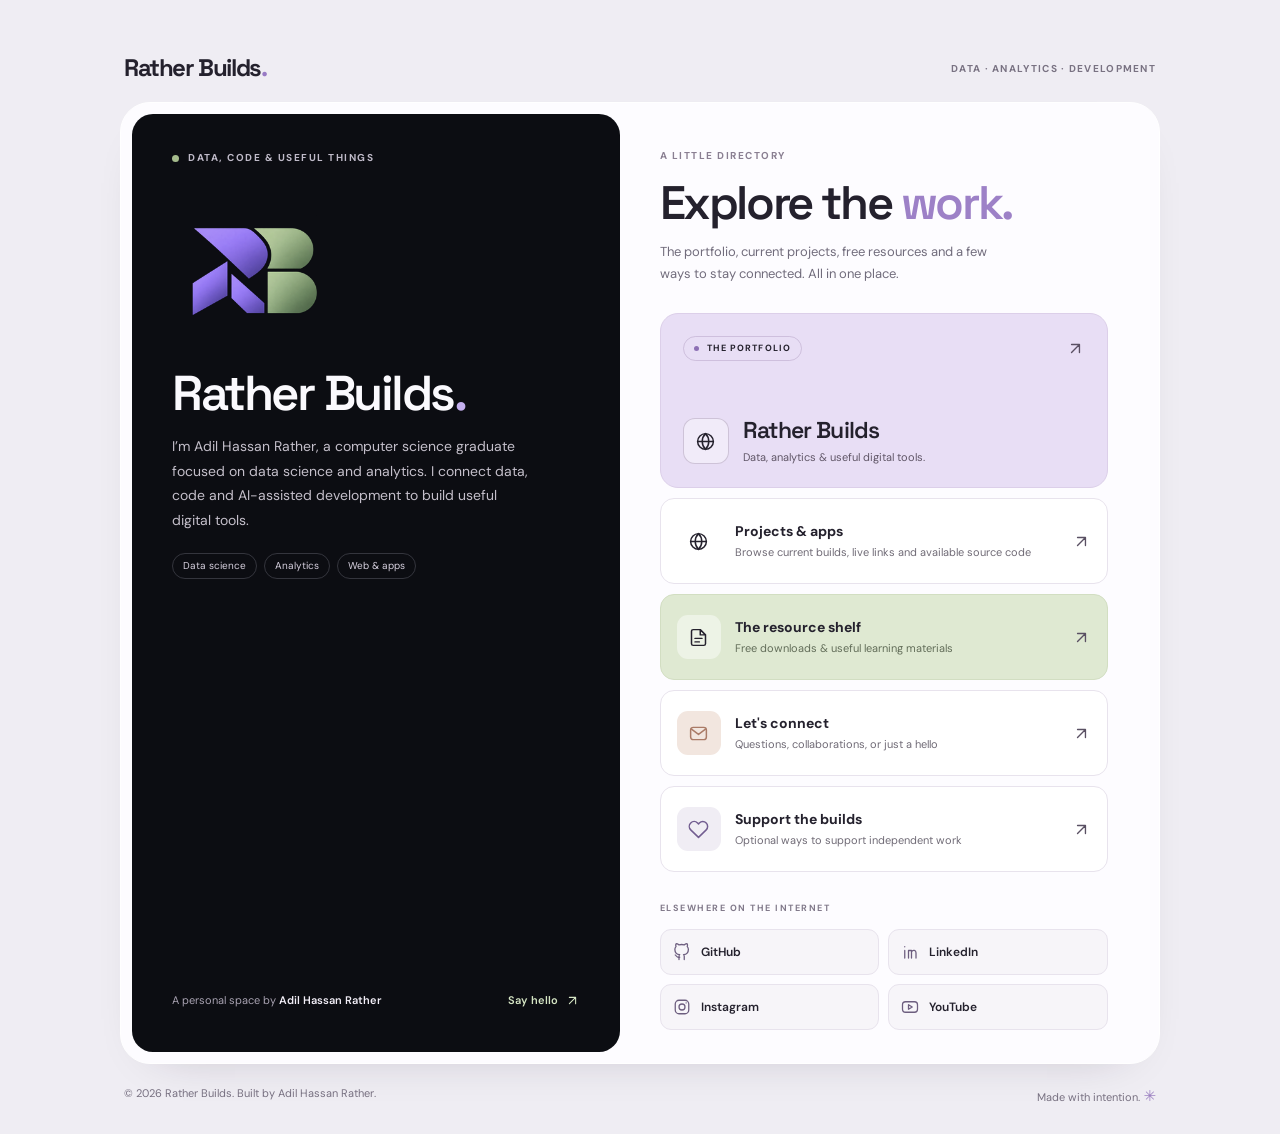
==== commit 5dda5628: "Refine logo sizing and update the Rather Builds links and resource shelf" ====
--- a/index.html
+++ b/index.html
@@ -5,349 +5,23 @@
   <meta charset="UTF-8">
   <meta name="viewport" content="width=device-width, initial-scale=1">
   <meta name="theme-color" content="#efedf3">
-  <meta name="description" content="RatherBuilds is the independent creative space of Adil Hassan — websites, apps, practical AI tools, free resources, and more.">
+  <meta name="description" content="Data, analytics and useful digital tools by Adil Hassan Rather. Explore Rather Builds projects, free resources and ways to connect.">
   <meta property="og:type" content="website">
-  <meta property="og:title" content="RatherBuilds — Projects, Tools & Resources">
-  <meta property="og:description" content="Thoughtful websites, practical AI tools, and useful digital products. Explore the work and free resources from RatherBuilds.">
-  <meta property="og:image" content="https://adil-rather.github.io/Links/brand-logo.png">
+  <meta property="og:title" content="Rather Builds — Projects, Tools & Resources">
+  <meta property="og:description" content="Data, analytics and practical software. Explore the Rather Builds portfolio, projects and free learning resources.">
+  <meta property="og:image" content="https://adil-rather.github.io/Links/share-card.png">
   <meta property="og:url" content="https://adil-rather.github.io/Links/">
-  <title>RatherBuilds — Projects, Tools & Resources</title>
-  <link rel="icon" type="image/png" href="brand-logo.png">
+  <title>Rather Builds — Projects, Tools & Resources</title>
+  <link rel="icon" type="image/png" sizes="32x32" href="favicon-32.png">
+  <link rel="canonical" href="https://adil-rather.github.io/Links/">
+  <meta name="twitter:card" content="summary_large_image">
   <link rel="preconnect" href="https://fonts.googleapis.com">
   <link rel="preconnect" href="https://fonts.gstatic.com" crossorigin>
   <link href="https://fonts.googleapis.com/css2?family=DM+Sans:wght@400;500;600;700&amp;family=Space+Grotesk:wght@400;500;600;700&amp;display=swap" rel="stylesheet">
-  <style>
-    :root {
-      color-scheme: light;
-      --page: #efedf3;
-      --paper: #fdfcff;
-      --ink: #24212d;
-      --muted: #716c7c;
-      --border: #e8e3ed;
-      --night: #0c0d12;
-      --lavender: #c5b0ef;
-      --lavender-card: #e8def5;
-      --sage: #dfe9d2;
-      --peach: #f2e6df;
-      --display: 'Space Grotesk', system-ui, sans-serif;
-      --body: 'DM Sans', system-ui, sans-serif;
-    }
-
-    *, *::before, *::after { box-sizing: border-box; }
-    html { scroll-behavior: smooth; }
-    body {
-      margin: 0;
-      min-height: 100vh;
-      min-height: 100svh;
-      background: var(--page);
-      color: var(--ink);
-      font-family: var(--body);
-      -webkit-font-smoothing: antialiased;
-    }
-    a { color: inherit; text-decoration: none; -webkit-tap-highlight-color: transparent; }
-    a:focus-visible { outline: 3px solid #8362bd; outline-offset: 4px; }
-    h1, h2, h3, p { margin: 0; }
-    h1, h2, h3 { font-family: var(--display); }
-    ::selection { background: var(--lavender); color: var(--ink); }
-    .svg-defs { position: absolute; width: 0; height: 0; overflow: hidden; }
-    .icon {
-      display: block;
-      width: 21px;
-      height: 21px;
-      fill: none;
-      stroke: currentColor;
-      stroke-width: 1.7;
-      stroke-linecap: round;
-      stroke-linejoin: round;
-      flex-shrink: 0;
-    }
-
-    .page-shell {
-      width: min(calc(100% - 48px), 1040px);
-      margin-inline: auto;
-      padding: clamp(24px, 5vw, 56px) 0 26px;
-    }
-    .masthead {
-      display: flex;
-      justify-content: space-between;
-      align-items: center;
-      gap: 16px;
-      padding: 0 4px;
-      margin-bottom: 22px;
-    }
-    .wordmark {
-      font: 700 24px/1 var(--display);
-      letter-spacing: -1.4px;
-      white-space: nowrap;
-    }
-    .wordmark span { color: #987ac4; }
-    .masthead-note {
-      font-size: 10px;
-      font-weight: 700;
-      letter-spacing: 1.3px;
-      color: #797282;
-      text-align: right;
-      white-space: nowrap;
-    }
-
-    .profile-hub {
-      display: grid;
-      grid-template-columns: minmax(0, .96fr) minmax(0, 1.04fr);
-      padding: 11px;
-      border: 1px solid #fff;
-      border-radius: 30px;
-      background: var(--paper);
-      box-shadow: 0 18px 50px -38px #20152e55;
-    }
-    .profile-panel {
-      min-width: 0;
-      display: flex;
-      flex-direction: column;
-      border-radius: 21px;
-      background: var(--night);
-      color: #faf9fd;
-      padding: 36px clamp(26px, 3.6vw, 40px) 30px;
-      overflow: hidden;
-    }
-    .eyebrow {
-      display: flex;
-      align-items: center;
-      gap: 9px;
-      font-size: 10px;
-      font-weight: 700;
-      letter-spacing: 1.5px;
-      line-height: 1.65;
-    }
-    .status-dot {
-      display: inline-block;
-      width: 7px;
-      height: 7px;
-      border-radius: 50%;
-      background: #a5bb8c;
-      flex-shrink: 0;
-    }
-    .profile-eyebrow { color: #c0bbc9; }
-    .brand-art {
-      width: min(100%, 375px);
-      aspect-ratio: 1.58;
-      margin: 28px auto 21px;
-      overflow: hidden;
-    }
-    .brand-art img { display: block; width: 100%; height: 100%; object-fit: cover; }
-    .profile-panel h1 {
-      font-size: clamp(35px, 4vw, 49px);
-      font-weight: 600;
-      letter-spacing: -2.5px;
-      line-height: 1.08;
-    }
-    .profile-panel h1 span { color: var(--lavender); }
-    .profile-bio {
-      max-width: 360px;
-      margin-top: 15px;
-      color: #c4bfca;
-      font-size: 14px;
-      line-height: 1.75;
-    }
-    .expertise {
-      display: flex;
-      flex-wrap: wrap;
-      gap: 7px;
-      margin-top: 21px;
-    }
-    .expertise span {
-      display: inline-flex;
-      align-items: center;
-      padding: 7px 10px;
-      border: 1px solid #34353d;
-      border-radius: 99px;
-      color: #d7d1df;
-      font-size: 10px;
-      line-height: 1;
-      white-space: nowrap;
-    }
-    .profile-signoff {
-      display: flex;
-      justify-content: space-between;
-      align-items: center;
-      gap: 10px;
-      margin-top: auto;
-      padding-top: 55px;
-      color: #a8a2b1;
-      font-size: 11px;
-    }
-    .profile-signoff strong { color: #f2eef7; font-weight: 600; }
-    .profile-signoff a {
-      display: inline-flex;
-      align-items: center;
-      gap: 7px;
-      color: #d5e5c4;
-      font-weight: 600;
-      white-space: nowrap;
-    }
-    .profile-signoff .icon { width: 15px; height: 15px; }
-
-    .links-panel { min-width: 0; padding: 34px clamp(20px, 3.5vw, 40px) 22px; }
-    .section-intro .eyebrow { color: #8a7f92; }
-    .section-intro h2 {
-      max-width: 440px;
-      margin-top: 12px;
-      font-size: clamp(34px, 4.25vw, 47px);
-      font-weight: 600;
-      letter-spacing: -2.4px;
-      line-height: 1.12;
-    }
-    .section-intro h2 span { color: #9d81c7; }
-    .section-intro > p:last-child {
-      max-width: 335px;
-      margin-top: 12px;
-      color: var(--muted);
-      font-size: 13px;
-      line-height: 1.7;
-    }
-    .main-links { display: grid; gap: 10px; margin-top: 28px; }
-    .featured-link, .link-row, .social-links a {
-      transition: transform .2s ease, border-color .2s ease, background-color .2s ease;
-    }
-    .featured-link {
-      display: flex;
-      flex-direction: column;
-      justify-content: space-between;
-      gap: 23px;
-      min-height: 175px;
-      padding: 22px;
-      background: var(--lavender-card);
-      border: 1px solid #dccfe9;
-      border-radius: 18px;
-    }
-    .featured-top, .featured-bottom { display: flex; justify-content: space-between; align-items: center; gap: 12px; }
-    .label-pill {
-      display: inline-flex;
-      align-items: center;
-      gap: 8px;
-      padding: 6px 10px;
-      border: 1px solid #a995bb6b;
-      border-radius: 50px;
-      font-size: 9px;
-      font-weight: 700;
-      letter-spacing: 1.1px;
-      line-height: 1.2;
-    }
-    .label-pill .status-dot { width: 5px; height: 5px; background: #8d70b4; }
-    .link-arrow { width: 19px; height: 19px; color: #5a5063; }
-    .featured-bottom { justify-content: flex-start; gap: 14px; }
-    .feature-icon {
-      display: grid;
-      place-items: center;
-      flex: 0 0 46px;
-      height: 46px;
-      border: 1px solid #b3a5bf91;
-      border-radius: 12px;
-      background: #ffffff64;
-    }
-    .featured-bottom h3 { font-size: 23px; font-weight: 600; letter-spacing: -.9px; line-height: 1.15; }
-    .featured-bottom p { margin-top: 5px; font-size: 11px; color: #605667; line-height: 1.5; }
-    .link-row {
-      display: flex;
-      align-items: center;
-      gap: 14px;
-      min-height: 86px;
-      padding: 15px 16px;
-      background: #fff;
-      border: 1px solid var(--border);
-      border-radius: 14px;
-    }
-    .resource-link { background: var(--sage); border-color: #d2dec2; }
-    .row-icon {
-      display: grid;
-      place-items: center;
-      width: 44px;
-      height: 44px;
-      flex: 0 0 44px;
-      border-radius: 11px;
-      background: #ffffff70;
-    }
-    .contact-link .row-icon { background: var(--peach); color: #aa7b67; }
-    .row-copy { display: block; min-width: 0; flex: 1; }
-    .row-copy strong { display: block; font-size: 14px; font-weight: 700; }
-    .row-copy span { display: block; margin-top: 4px; font-size: 11px; line-height: 1.5; color: #706b76; overflow-wrap: anywhere; }
-    .resource-link .row-copy span { color: #626d59; }
-
-    .social-section { margin-top: 29px; }
-    .social-section .eyebrow { color: #81798a; font-size: 9px; }
-    .social-links { display: grid; grid-template-columns: repeat(2, minmax(0, 1fr)); gap: 9px; margin-top: 13px; }
-    .social-links a {
-      display: flex;
-      align-items: center;
-      gap: 10px;
-      min-height: 46px;
-      padding: 10px 12px;
-      background: #f7f5f9;
-      border: 1px solid var(--border);
-      border-radius: 11px;
-      font-size: 12px;
-      font-weight: 600;
-    }
-    .social-links .icon { width: 18px; height: 18px; color: #6d5e7f; }
-    .page-footer {
-      display: flex;
-      justify-content: space-between;
-      flex-wrap: wrap;
-      gap: 10px 20px;
-      padding: 21px 4px 0;
-      color: #777080;
-      font-size: 11px;
-      line-height: 1.5;
-    }
-    .page-footer b { color: #9c81c1; font-size: 15px; }
-
-    @media (hover: hover) {
-      .featured-link:hover, .link-row:hover { transform: translateY(-3px); }
-      .featured-link:hover { background: #e2d4f2; border-color: #cbb7e2; }
-      .resource-link:hover { background: #d7e3c6; }
-      .contact-link:hover, .social-links a:hover { background: #f2eef8; border-color: #d2c4e4; }
-      .social-links a:hover { transform: translateY(-2px); }
-    }
-    @media (max-width: 740px) {
-      .page-shell { width: min(calc(100% - 24px), 500px); padding-top: 24px; padding-bottom: max(22px, env(safe-area-inset-bottom)); }
-      .masthead { margin-bottom: 17px; padding-inline: 3px; }
-      .wordmark { font-size: 21px; letter-spacing: -1.15px; }
-      .masthead-note { font-size: 9px; letter-spacing: .9px; }
-      .profile-hub { grid-template-columns: minmax(0, 1fr); padding: 8px; border-radius: 25px; }
-      .profile-panel { border-radius: 18px; padding: 27px 25px 24px; }
-      .profile-eyebrow { font-size: 9px; letter-spacing: 1.15px; }
-      .brand-art { width: min(100%, 326px); aspect-ratio: 1.63; margin: 21px auto 15px; }
-      .profile-panel h1 { font-size: clamp(35px, 9.5vw, 42px); letter-spacing: -2px; }
-      .profile-bio { margin-top: 11px; font-size: 13px; line-height: 1.68; }
-      .expertise { margin-top: 15px; }
-      .profile-signoff { padding-top: 25px; font-size: 10px; }
-      .links-panel { padding: 30px 17px 18px; }
-      .section-intro h2 { font-size: clamp(33px, 9vw, 42px); letter-spacing: -1.9px; }
-      .section-intro > p:last-child { font-size: 12px; }
-      .main-links { margin-top: 23px; }
-      .featured-link { min-height: 164px; padding: 19px; }
-      .featured-bottom h3 { font-size: 21px; }
-      .row-copy strong { font-size: 13px; }
-      .row-copy span { font-size: 10px; }
-      .social-section { margin-top: 26px; }
-    }
-    @media (max-width: 360px) {
-      .masthead-note { font-size: 8px; letter-spacing: .5px; }
-      .profile-panel { padding-inline: 19px; }
-      .profile-eyebrow { font-size: 8px; }
-      .brand-art { margin-top: 16px; }
-      .profile-panel h1 { font-size: 34px; }
-      .links-panel { padding-inline: 12px; }
-      .featured-link { padding: 17px; }
-      .social-links { gap: 7px; }
-      .social-links a { gap: 8px; padding: 9px; font-size: 11px; }
-    }
-    @media (prefers-reduced-motion: reduce) {
-      html { scroll-behavior: auto; }
-      *, *::before, *::after { transition-duration: 0.01ms !important; animation-duration: 0.01ms !important; }
-    }
-  </style>
+  <link rel="stylesheet" href="profile.css">
 </head>
 <body>
+  <a class="skip-link" href="#main-content">Skip to content</a>
   <svg class="svg-defs" xmlns="http://www.w3.org/2000/svg" aria-hidden="true">
     <symbol id="arrow" viewBox="0 0 24 24"><path d="M7 17 17 7M7 7h10v10"/></symbol>
     <symbol id="globe" viewBox="0 0 24 24"><circle cx="12" cy="12" r="9"/><path d="M3 12h18M12 3c5 5 5 13 0 18-5-5-5-13 0-18Z"/></symbol>
@@ -356,31 +30,32 @@
     <symbol id="linkedin" viewBox="0 0 24 24"><path d="M5 10v10M5 5v.01M10 20V10h4v2c2-4 6-2 6 1v7M14 12v8"/></symbol>
     <symbol id="youtube" viewBox="0 0 24 24"><rect x="2" y="5" width="20" height="14" rx="4"/><path d="m10 9 5 3-5 3Z"/></symbol>
     <symbol id="github" viewBox="0 0 24 24"><path d="M9 19c-4.3 1.4-4.3-2.5-6-3"/><path d="M15 22v-3.87a3.37 3.37 0 0 0-.94-2.61c3.14-.35 6.44-1.54 6.44-7A5.44 5.44 0 0 0 19 4.77 5.07 5.07 0 0 0 18.91 1S17.73.65 15 2.48a13.38 13.38 0 0 0-7 0C5.27.65 4.09 1 4.09 1A5.07 5.07 0 0 0 4 4.77a5.44 5.44 0 0 0-1.5 3.78c0 5.42 3.3 6.61 6.44 7A3.37 3.37 0 0 0 8 18.13V22"/></symbol>
+    <symbol id="heart" viewBox="0 0 24 24"><path d="M20.8 4.6a5.5 5.5 0 0 0-7.8 0L12 5.7l-1.1-1.1a5.5 5.5 0 0 0-7.8 7.8L12 21l8.8-8.6a5.5 5.5 0 0 0 0-7.8Z"/></symbol>
     <symbol id="file" viewBox="0 0 24 24"><path d="M14 3H6a2 2 0 0 0-2 2v14a2 2 0 0 0 2 2h12a2 2 0 0 0 2-2V9ZM14 3v6h6M8 13h8M8 17h5"/></symbol>
   </svg>
 
   <div class="page-shell">
     <header class="masthead">
-      <span class="wordmark">RatherBuilds<span>.</span></span>
-      <span class="masthead-note">DESIGN · CODE · IDEAS</span>
+      <span class="wordmark">Rather Builds<span>.</span></span>
+      <span class="masthead-note">DATA · ANALYTICS · DEVELOPMENT</span>
     </header>
 
-    <main class="profile-hub">
+    <main class="profile-hub" id="main-content" tabindex="-1">
       <section class="profile-panel" aria-labelledby="profile-name">
-        <p class="eyebrow profile-eyebrow"><span class="status-dot"></span>INDEPENDENT DEVELOPER &amp; MAKER</p>
+        <p class="eyebrow profile-eyebrow"><span class="status-dot"></span>DATA, CODE &amp; USEFUL THINGS</p>
 
         <div class="brand-art">
-          <img src="brand-logo.png" alt="RatherBuilds RB logo" width="1000" height="1000" fetchpriority="high">
+          <picture><source srcset="brand-logo-web.webp" type="image/webp"><img src="brand-logo.png" alt="Rather Builds RB logo" width="1254" height="1254" fetchpriority="high" decoding="async"></picture>
         </div>
 
-        <h1 id="profile-name">RatherBuilds<span>.</span></h1>
-        <p class="profile-bio">I build thoughtful websites, practical AI tools, and useful digital products.</p>
+        <h1 id="profile-name">Rather Builds<span>.</span></h1>
+        <p class="profile-bio">I’m Adil Hassan Rather, a computer science graduate focused on data science and analytics. I connect data, code and AI-assisted development to build useful digital tools.</p>
         <div class="expertise" aria-label="What I work on">
-          <span>Web</span><span>Apps</span><span>AI &amp; Data</span>
+          <span>Data science</span><span>Analytics</span><span>Web &amp; apps</span>
         </div>
         <div class="profile-signoff">
-          <span>A personal space by <strong>Adil Hassan</strong></span>
-          <a href="mailto:contactadilhassannow@gmail.com" aria-label="Email Adil Hassan">Say hello <svg class="icon" aria-hidden="true"><use href="#arrow"/></svg></a>
+          <span>A personal space by <strong>Adil Hassan Rather</strong></span>
+          <a href="mailto:contactadilhassannow@gmail.com" aria-label="Email Adil Hassan Rather">Say hello <svg class="icon" aria-hidden="true"><use href="#arrow"/></svg></a>
         </div>
       </section>
 
@@ -388,11 +63,11 @@
         <div class="section-intro">
           <p class="eyebrow">A LITTLE DIRECTORY</p>
           <h2 id="links-heading">Explore the <span>work.</span></h2>
-          <p>Projects, free resources, and a few ways to stay connected. All in one place.</p>
+          <p>The portfolio, current projects, free resources and a few ways to stay connected. All in one place.</p>
         </div>
 
-        <nav class="main-links" aria-label="Explore RatherBuilds">
-          <a class="featured-link" href="https://rastudios.site" target="_blank" rel="noopener noreferrer">
+        <nav class="main-links" aria-label="Explore Rather Builds">
+          <a class="featured-link" href="https://rather-builds.vercel.app/" target="_blank" rel="noopener noreferrer">
             <div class="featured-top">
               <span class="label-pill"><span class="status-dot"></span>THE PORTFOLIO</span>
               <svg class="icon link-arrow" aria-hidden="true"><use href="#arrow"/></svg>
@@ -400,10 +75,16 @@
             <div class="featured-bottom">
               <span class="feature-icon"><svg class="icon" aria-hidden="true"><use href="#globe"/></svg></span>
               <div>
-                <h3>Explore my work</h3>
-                <p>Websites, software &amp; digital experiences.</p>
+                <h3>Rather Builds</h3>
+                <p>Data, analytics &amp; useful digital tools.</p>
               </div>
             </div>
+          </a>
+
+          <a class="link-row project-link" href="https://rather-builds.vercel.app/work" target="_blank" rel="noopener noreferrer">
+            <span class="row-icon"><svg class="icon" aria-hidden="true"><use href="#globe"/></svg></span>
+            <span class="row-copy"><strong>Projects &amp; apps</strong><span>Browse current builds, live links and available source code</span></span>
+            <svg class="icon link-arrow" aria-hidden="true"><use href="#arrow"/></svg>
           </a>
 
           <a class="link-row resource-link" href="downloads.html">
@@ -415,6 +96,12 @@
           <a class="link-row contact-link" href="mailto:contactadilhassannow@gmail.com">
             <span class="row-icon"><svg class="icon" aria-hidden="true"><use href="#mail"/></svg></span>
             <span class="row-copy"><strong>Let's connect</strong><span>Questions, collaborations, or just a hello</span></span>
+            <svg class="icon link-arrow" aria-hidden="true"><use href="#arrow"/></svg>
+          </a>
+
+          <a class="link-row support-link" href="https://rather-builds.vercel.app/support" target="_blank" rel="noopener noreferrer">
+            <span class="row-icon"><svg class="icon" aria-hidden="true"><use href="#heart"/></svg></span>
+            <span class="row-copy"><strong>Support the builds</strong><span>Optional ways to support independent work</span></span>
             <svg class="icon link-arrow" aria-hidden="true"><use href="#arrow"/></svg>
           </a>
         </nav>
@@ -432,7 +119,7 @@
     </main>
 
     <footer class="page-footer">
-      <span>© 2026 RatherBuilds. Built by Adil Hassan.</span>
+      <span>© 2026 Rather Builds. Built by Adil Hassan Rather.</span>
       <span>Made with intention. <b aria-hidden="true">✳</b></span>
     </footer>
   </div>
--- a/profile.css
+++ b/profile.css
@@ -0,0 +1,336 @@
+:root {
+  color-scheme: light;
+  --page: #efedf3;
+  --paper: #fdfcff;
+  --ink: #24212d;
+  --muted: #716c7c;
+  --border: #e8e3ed;
+  --night: #0c0d12;
+  --lavender: #c5b0ef;
+  --lavender-card: #e8def5;
+  --sage: #dfe9d2;
+  --peach: #f2e6df;
+  --display: 'Space Grotesk', system-ui, sans-serif;
+  --body: 'DM Sans', system-ui, sans-serif;
+}
+
+*, *::before, *::after { box-sizing: border-box; }
+html { scroll-behavior: smooth; }
+body {
+  margin: 0;
+  min-height: 100vh;
+  min-height: 100svh;
+  background: var(--page);
+  color: var(--ink);
+  font-family: var(--body);
+  -webkit-font-smoothing: antialiased;
+}
+a { color: inherit; text-decoration: none; -webkit-tap-highlight-color: transparent; }
+a:focus-visible { outline: 3px solid #8362bd; outline-offset: 4px; }
+h1, h2, h3, p { margin: 0; }
+h1, h2, h3 { font-family: var(--display); }
+::selection { background: var(--lavender); color: var(--ink); }
+.svg-defs { position: absolute; width: 0; height: 0; overflow: hidden; }
+.icon {
+  display: block;
+  width: 21px;
+  height: 21px;
+  fill: none;
+  stroke: currentColor;
+  stroke-width: 1.7;
+  stroke-linecap: round;
+  stroke-linejoin: round;
+  flex-shrink: 0;
+}
+
+.page-shell {
+  width: min(calc(100% - 48px), 1040px);
+  margin-inline: auto;
+  padding: clamp(24px, 5vw, 56px) 0 26px;
+}
+.masthead {
+  display: flex;
+  justify-content: space-between;
+  align-items: center;
+  gap: 16px;
+  padding: 0 4px;
+  margin-bottom: 22px;
+}
+.wordmark {
+  font: 700 24px/1 var(--display);
+  letter-spacing: -1.4px;
+  white-space: nowrap;
+}
+.wordmark span { color: #987ac4; }
+.masthead-note {
+  font-size: 10px;
+  font-weight: 700;
+  letter-spacing: 1.3px;
+  color: #797282;
+  text-align: right;
+  white-space: nowrap;
+}
+
+.profile-hub {
+  display: grid;
+  grid-template-columns: minmax(0, .96fr) minmax(0, 1.04fr);
+  padding: 11px;
+  border: 1px solid #fff;
+  border-radius: 30px;
+  background: var(--paper);
+  box-shadow: 0 18px 50px -38px #20152e55;
+}
+.profile-panel {
+  min-width: 0;
+  display: flex;
+  flex-direction: column;
+  border-radius: 21px;
+  background: var(--night);
+  color: #faf9fd;
+  padding: 36px clamp(26px, 3.6vw, 40px) 30px;
+  overflow: hidden;
+}
+.eyebrow {
+  display: flex;
+  align-items: center;
+  gap: 9px;
+  font-size: 10px;
+  font-weight: 700;
+  letter-spacing: 1.5px;
+  line-height: 1.65;
+}
+.status-dot {
+  display: inline-block;
+  width: 7px;
+  height: 7px;
+  border-radius: 50%;
+  background: #a5bb8c;
+  flex-shrink: 0;
+}
+.profile-eyebrow { color: #c0bbc9; }
+.brand-art {
+  width: min(100%, 160px);
+  aspect-ratio: 1;
+  margin: 22px 0 18px;
+  overflow: hidden;
+}
+.brand-art img { display: block; width: 100%; height: 100%; object-fit: contain; }
+.profile-panel h1 {
+  font-size: clamp(35px, 4vw, 49px);
+  font-weight: 600;
+  letter-spacing: -2.5px;
+  line-height: 1.08;
+}
+.profile-panel h1 span { color: var(--lavender); }
+.profile-bio {
+  max-width: 360px;
+  margin-top: 15px;
+  color: #c4bfca;
+  font-size: 14px;
+  line-height: 1.75;
+}
+.expertise {
+  display: flex;
+  flex-wrap: wrap;
+  gap: 7px;
+  margin-top: 21px;
+}
+.expertise span {
+  display: inline-flex;
+  align-items: center;
+  padding: 7px 10px;
+  border: 1px solid #34353d;
+  border-radius: 99px;
+  color: #d7d1df;
+  font-size: 10px;
+  line-height: 1;
+  white-space: nowrap;
+}
+.profile-signoff {
+  display: flex;
+  justify-content: space-between;
+  align-items: center;
+  gap: 10px;
+  margin-top: auto;
+  padding-top: 55px;
+  color: #a8a2b1;
+  font-size: 11px;
+}
+.profile-signoff strong { color: #f2eef7; font-weight: 600; }
+.profile-signoff a {
+  display: inline-flex;
+  align-items: center;
+  gap: 7px;
+  color: #d5e5c4;
+  font-weight: 600;
+  white-space: nowrap;
+}
+.profile-signoff .icon { width: 15px; height: 15px; }
+
+.links-panel { min-width: 0; padding: 34px clamp(20px, 3.5vw, 40px) 22px; }
+.section-intro .eyebrow { color: #8a7f92; }
+.section-intro h2 {
+  max-width: 440px;
+  margin-top: 12px;
+  font-size: clamp(34px, 4.25vw, 47px);
+  font-weight: 600;
+  letter-spacing: -2.4px;
+  line-height: 1.12;
+}
+.section-intro h2 span { color: #9d81c7; }
+.section-intro > p:last-child {
+  max-width: 335px;
+  margin-top: 12px;
+  color: var(--muted);
+  font-size: 13px;
+  line-height: 1.7;
+}
+.main-links { display: grid; gap: 10px; margin-top: 28px; }
+.featured-link, .link-row, .social-links a {
+  transition: transform .2s ease, border-color .2s ease, background-color .2s ease;
+}
+.featured-link {
+  display: flex;
+  flex-direction: column;
+  justify-content: space-between;
+  gap: 23px;
+  min-height: 175px;
+  padding: 22px;
+  background: var(--lavender-card);
+  border: 1px solid #dccfe9;
+  border-radius: 18px;
+}
+.featured-top, .featured-bottom { display: flex; justify-content: space-between; align-items: center; gap: 12px; }
+.label-pill {
+  display: inline-flex;
+  align-items: center;
+  gap: 8px;
+  padding: 6px 10px;
+  border: 1px solid #a995bb6b;
+  border-radius: 50px;
+  font-size: 9px;
+  font-weight: 700;
+  letter-spacing: 1.1px;
+  line-height: 1.2;
+}
+.label-pill .status-dot { width: 5px; height: 5px; background: #8d70b4; }
+.link-arrow { width: 19px; height: 19px; color: #5a5063; }
+.featured-bottom { justify-content: flex-start; gap: 14px; }
+.feature-icon {
+  display: grid;
+  place-items: center;
+  flex: 0 0 46px;
+  height: 46px;
+  border: 1px solid #b3a5bf91;
+  border-radius: 12px;
+  background: #ffffff64;
+}
+.featured-bottom h3 { font-size: 23px; font-weight: 600; letter-spacing: -.9px; line-height: 1.15; }
+.featured-bottom p { margin-top: 5px; font-size: 11px; color: #605667; line-height: 1.5; }
+.link-row {
+  display: flex;
+  align-items: center;
+  gap: 14px;
+  min-height: 86px;
+  padding: 15px 16px;
+  background: #fff;
+  border: 1px solid var(--border);
+  border-radius: 14px;
+}
+.resource-link { background: var(--sage); border-color: #d2dec2; }
+.row-icon {
+  display: grid;
+  place-items: center;
+  width: 44px;
+  height: 44px;
+  flex: 0 0 44px;
+  border-radius: 11px;
+  background: #ffffff70;
+}
+.contact-link .row-icon { background: var(--peach); color: #aa7b67; }
+.row-copy { display: block; min-width: 0; flex: 1; }
+.row-copy strong { display: block; font-size: 14px; font-weight: 700; }
+.row-copy span { display: block; margin-top: 4px; font-size: 11px; line-height: 1.5; color: #706b76; overflow-wrap: anywhere; }
+.resource-link .row-copy span { color: #626d59; }
+
+.social-section { margin-top: 29px; }
+.social-section .eyebrow { color: #81798a; font-size: 9px; }
+.social-links { display: grid; grid-template-columns: repeat(2, minmax(0, 1fr)); gap: 9px; margin-top: 13px; }
+.social-links a {
+  display: flex;
+  align-items: center;
+  gap: 10px;
+  min-height: 46px;
+  padding: 10px 12px;
+  background: #f7f5f9;
+  border: 1px solid var(--border);
+  border-radius: 11px;
+  font-size: 12px;
+  font-weight: 600;
+}
+.social-links .icon { width: 18px; height: 18px; color: #6d5e7f; }
+.page-footer {
+  display: flex;
+  justify-content: space-between;
+  flex-wrap: wrap;
+  gap: 10px 20px;
+  padding: 21px 4px 0;
+  color: #777080;
+  font-size: 11px;
+  line-height: 1.5;
+}
+.page-footer b { color: #9c81c1; font-size: 15px; }
+
+@media (hover: hover) {
+  .featured-link:hover, .link-row:hover { transform: translateY(-3px); }
+  .featured-link:hover { background: #e2d4f2; border-color: #cbb7e2; }
+  .resource-link:hover { background: #d7e3c6; }
+  .contact-link:hover, .social-links a:hover { background: #f2eef8; border-color: #d2c4e4; }
+  .social-links a:hover { transform: translateY(-2px); }
+}
+@media (max-width: 740px) {
+  .page-shell { width: min(calc(100% - 24px), 500px); padding-top: 24px; padding-bottom: max(22px, env(safe-area-inset-bottom)); }
+  .masthead { margin-bottom: 17px; padding-inline: 3px; }
+  .wordmark { font-size: 21px; letter-spacing: -1.15px; }
+  .masthead-note { font-size: 9px; letter-spacing: .9px; }
+  .profile-hub { grid-template-columns: minmax(0, 1fr); padding: 8px; border-radius: 25px; }
+  .profile-panel { border-radius: 18px; padding: 27px 25px 24px; }
+  .profile-eyebrow { font-size: 9px; letter-spacing: 1.15px; }
+  .brand-art { width: min(100%, 144px); aspect-ratio: 1; margin: 18px 0 14px; }
+  .profile-panel h1 { font-size: clamp(35px, 9.5vw, 42px); letter-spacing: -2px; }
+  .profile-bio { margin-top: 11px; font-size: 13px; line-height: 1.68; }
+  .expertise { margin-top: 15px; }
+  .profile-signoff { padding-top: 25px; font-size: 10px; }
+  .links-panel { padding: 30px 17px 18px; }
+  .section-intro h2 { font-size: clamp(33px, 9vw, 42px); letter-spacing: -1.9px; }
+  .section-intro > p:last-child { font-size: 12px; }
+  .main-links { margin-top: 23px; }
+  .featured-link { min-height: 164px; padding: 19px; }
+  .featured-bottom h3 { font-size: 21px; }
+  .row-copy strong { font-size: 13px; }
+  .row-copy span { font-size: 10px; }
+  .social-section { margin-top: 26px; }
+}
+@media (max-width: 360px) {
+  .masthead-note { font-size: 8px; letter-spacing: .5px; }
+  .profile-panel { padding-inline: 19px; }
+  .profile-eyebrow { font-size: 8px; }
+  .brand-art { margin-top: 16px; }
+  .profile-panel h1 { font-size: 34px; }
+  .links-panel { padding-inline: 12px; }
+  .featured-link { padding: 17px; }
+  .social-links { gap: 7px; }
+  .social-links a { gap: 8px; padding: 9px; font-size: 11px; }
+}
+@media (prefers-reduced-motion: reduce) {
+  html { scroll-behavior: auto; }
+  *, *::before, *::after { transition-duration: 0.01ms !important; animation-duration: 0.01ms !important; }
+}
+/* Compact brand artwork; the original PNG remains an uncropped fallback. */
+.brand-art picture{display:block;width:100%;height:100%}
+.profile-signoff{flex-wrap:wrap;row-gap:8px}
+.profile-signoff a{min-height:44px}
+.support-link .row-icon{background:#f0edf4;color:#725d90}
+.skip-link{position:fixed;left:16px;top:12px;z-index:10;padding:12px 16px;background:var(--ink);color:var(--paper);transform:translateY(-180%)}
+.skip-link:focus{transform:none}
+
